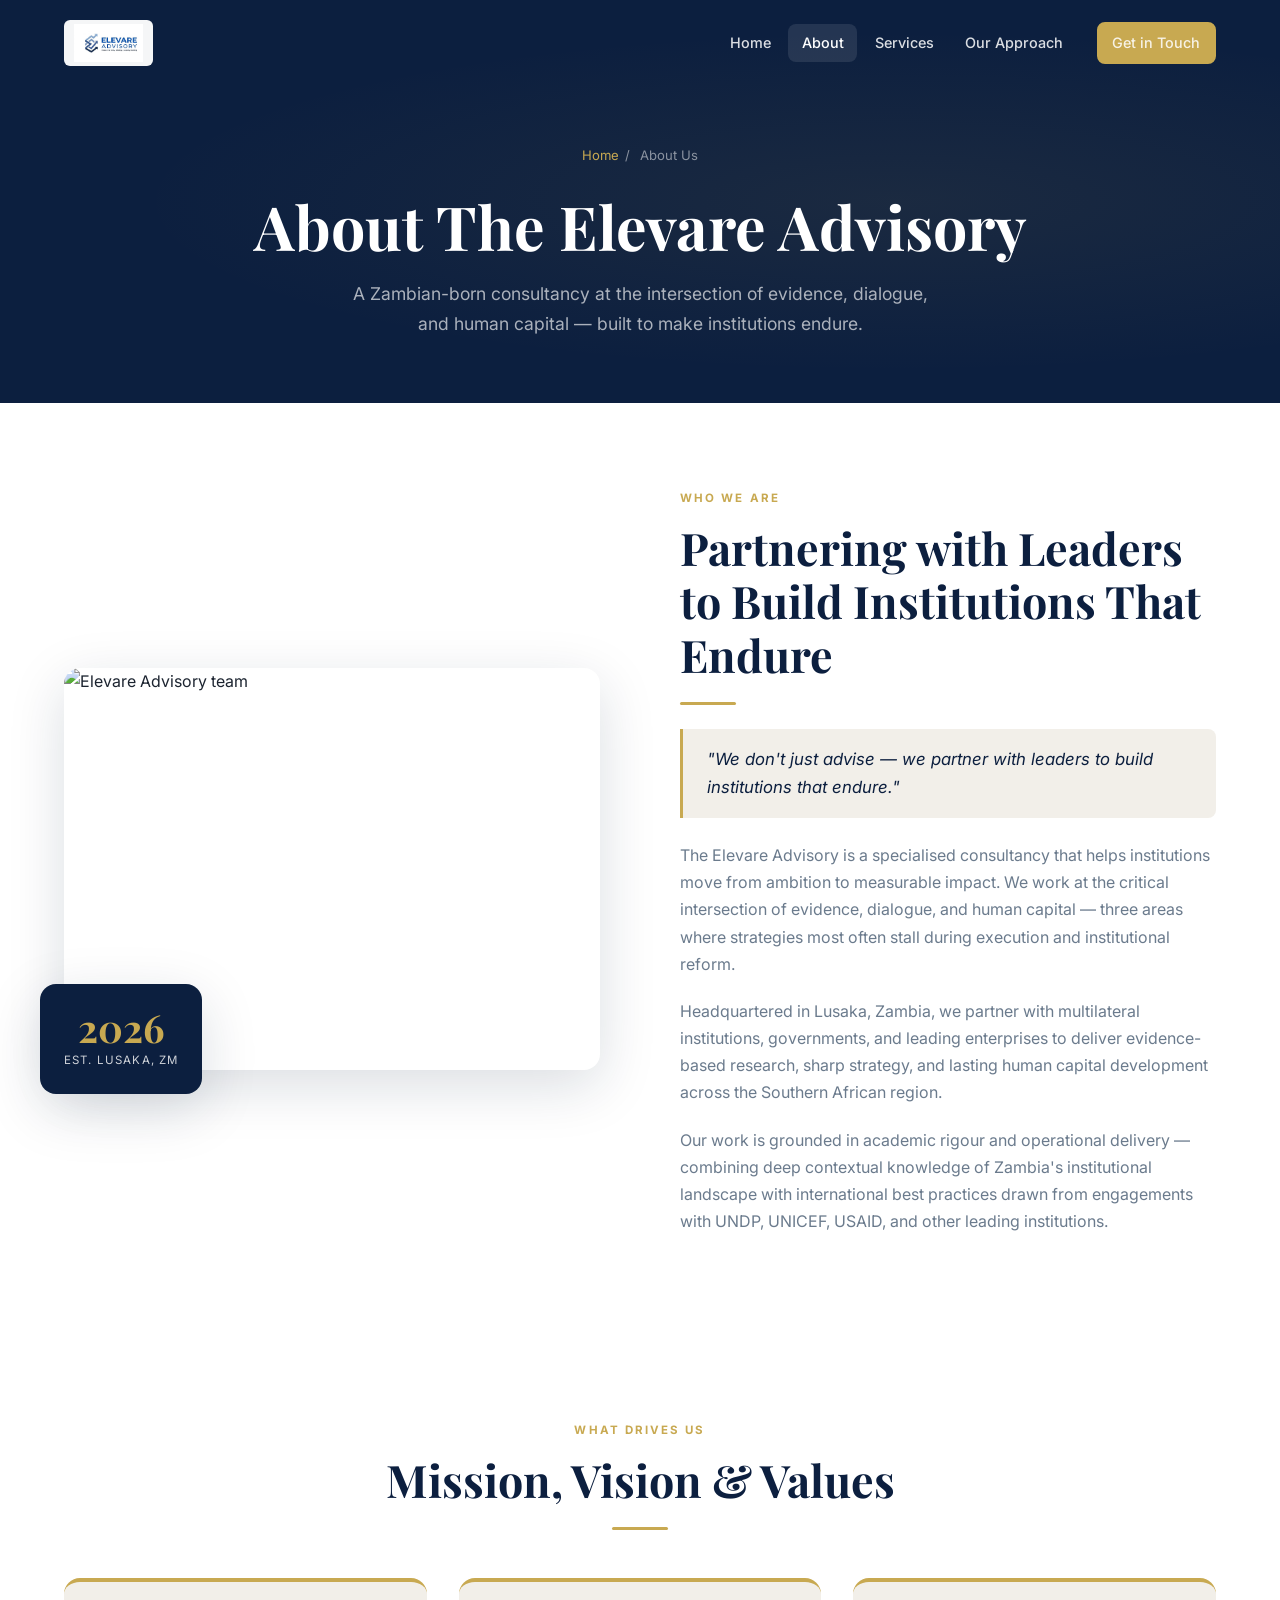
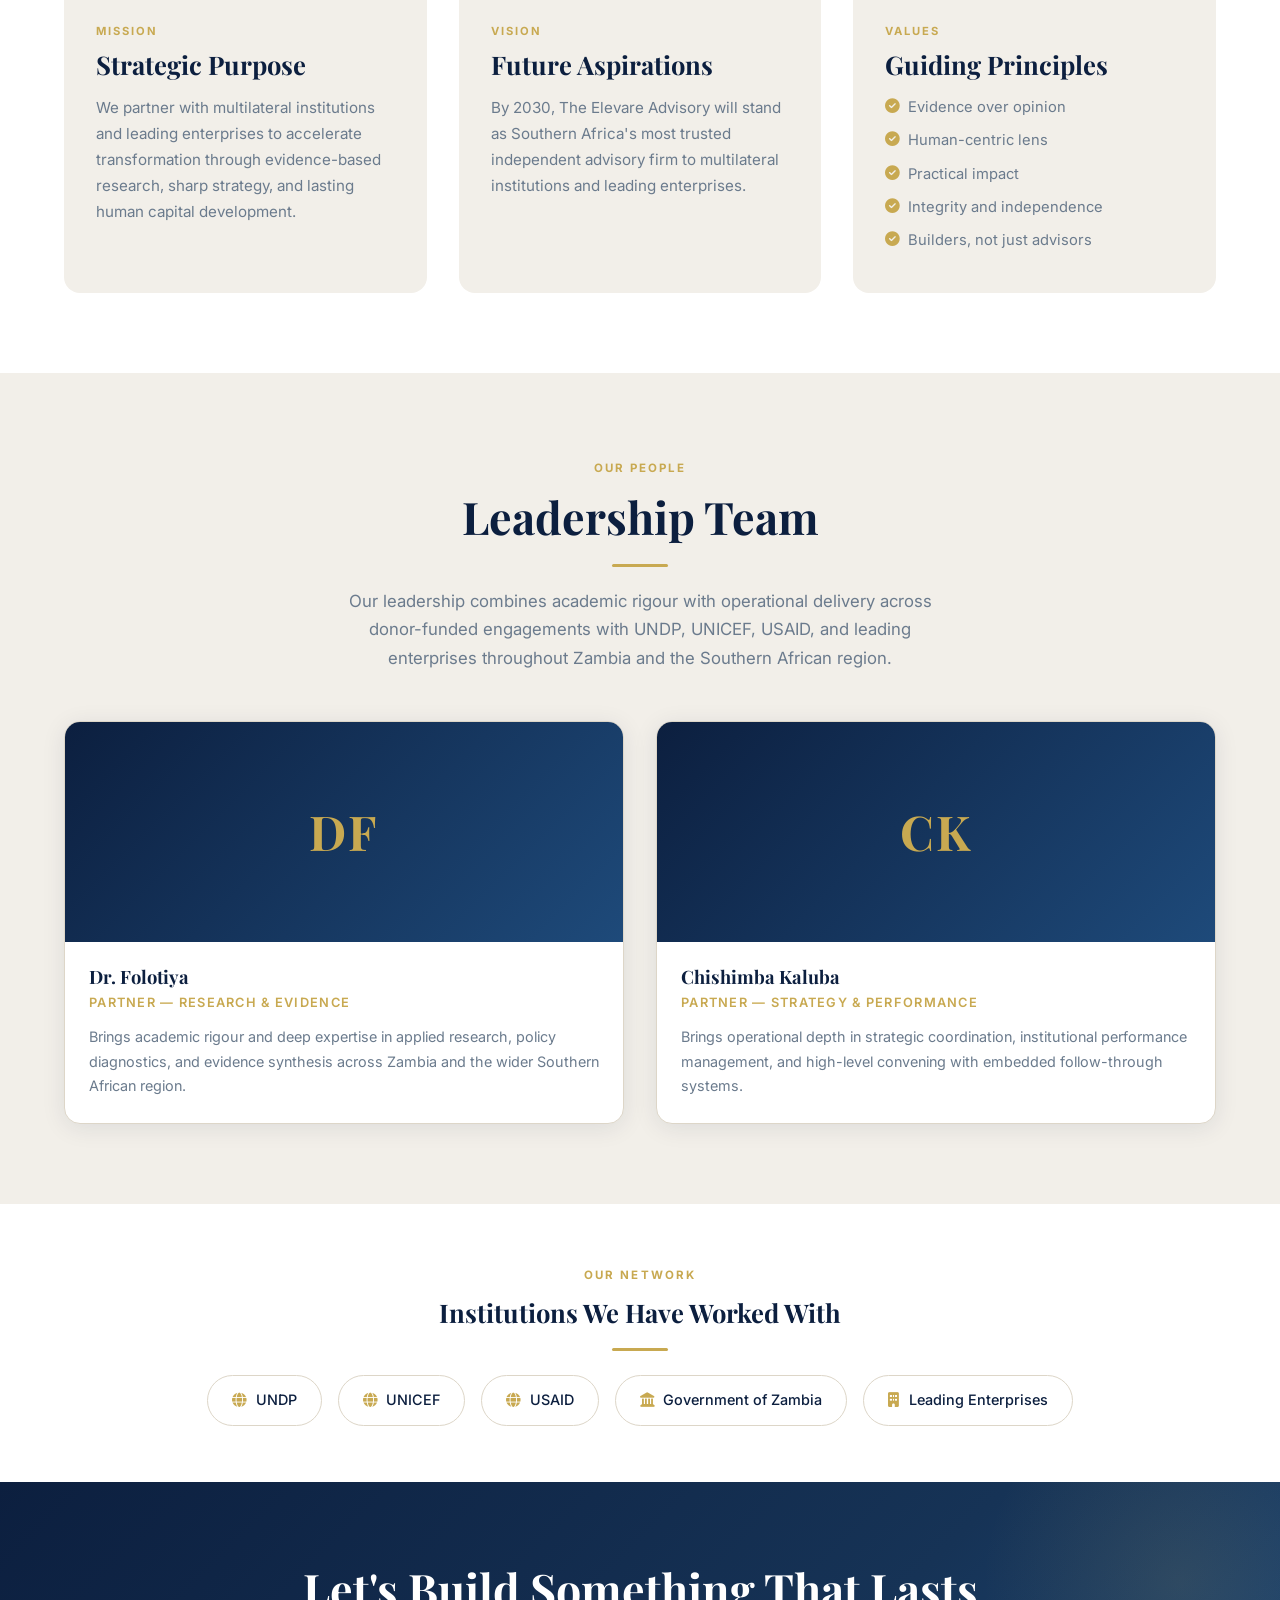
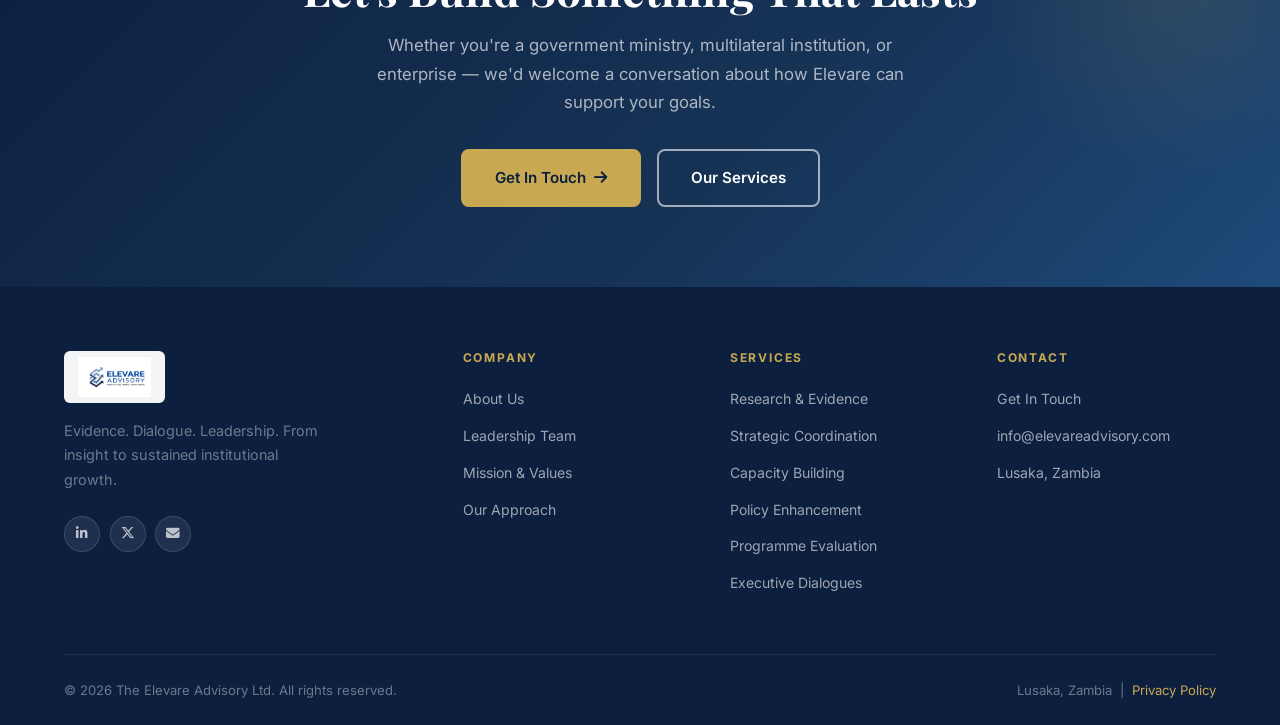
==== about.html @ 8579fd07 "Fix broken image URLs — switch to confirmed free Pexels photos All previous Unsplash slugs were eith" ====
<!DOCTYPE html>
<html lang="en">
<head>
  <meta charset="UTF-8" />
  <meta name="viewport" content="width=device-width, initial-scale=1.0" />
  <title>About Us — The Elevare Advisory</title>
  <meta name="description" content="Learn about The Elevare Advisory — a Zambian-based consultancy delivering evidence-based research, strategy, and human capital development across Southern Africa." />
  <link rel="preconnect" href="https://fonts.googleapis.com" />
  <link rel="preconnect" href="https://fonts.gstatic.com" crossorigin />
  <link href="https://fonts.googleapis.com/css2?family=Playfair+Display:wght@400;500;600;700;800&family=Inter:wght@300;400;500;600;700&display=swap" rel="stylesheet" />
  <link rel="stylesheet" href="https://cdnjs.cloudflare.com/ajax/libs/font-awesome/6.5.0/css/all.min.css" />
  <link rel="stylesheet" href="css/style.css" />
</head>
<body>

  <!-- ── NAVIGATION ── -->
  <nav class="navbar scrolled">
    <div class="container">
      <div class="nav-inner">
        <a href="index.html" class="nav-logo-wrap">
          <img src="logo.jpg" alt="Elevare Advisory" class="nav-logo-img" />
        </a>
        <div class="nav-links">
          <a href="index.html">Home</a>
          <a href="about.html" class="active">About</a>
          <a href="services.html">Services</a>
          <a href="approach.html">Our Approach</a>
          <a href="contact.html" class="btn btn-primary nav-cta">Get in Touch</a>
        </div>
        <button class="hamburger" aria-label="Toggle menu">
          <span></span><span></span><span></span>
        </button>
      </div>
    </div>
  </nav>

  <!-- ── PAGE HERO ── -->
  <section class="page-hero">
    <div class="container">
      <div class="breadcrumb"><a href="index.html">Home</a><span>/</span> About Us</div>
      <h1 class="page-hero-title">About The Elevare Advisory</h1>
      <p class="page-hero-sub">A Zambian-born consultancy at the intersection of evidence, dialogue, and human capital — built to make institutions endure.</p>
    </div>
  </section>

  <!-- ── ABOUT DETAIL ── -->
  <section class="section about-section">
    <div class="container">
      <div class="grid-2">
        <div class="about-image-wrap reveal-left">
          <img class="about-image"
               src="https://images.pexels.com/photos/1367274/pexels-photo-1367274.jpeg?auto=compress&cs=tinysrgb&w=900&h=700&fit=crop"
               alt="Elevare Advisory team" loading="lazy" />
          <div class="about-badge">
            <div class="about-badge-number">2026</div>
            <div class="about-badge-label">Est. Lusaka, ZM</div>
          </div>
        </div>
        <div class="about-text reveal-right">
          <span class="section-label">Who We Are</span>
          <h2 class="section-title">Partnering with Leaders to Build Institutions That Endure</h2>
          <div class="gold-line"></div>
          <blockquote>
            "We don't just advise — we partner with leaders to build institutions that endure."
          </blockquote>
          <p>The Elevare Advisory is a specialised consultancy that helps institutions move from ambition to measurable impact. We work at the critical intersection of evidence, dialogue, and human capital — three areas where strategies most often stall during execution and institutional reform.</p>
          <p>Headquartered in Lusaka, Zambia, we partner with multilateral institutions, governments, and leading enterprises to deliver evidence-based research, sharp strategy, and lasting human capital development across the Southern African region.</p>
          <p>Our work is grounded in academic rigour and operational delivery — combining deep contextual knowledge of Zambia's institutional landscape with international best practices drawn from engagements with UNDP, UNICEF, USAID, and other leading institutions.</p>
        </div>
      </div>
    </div>
  </section>

  <!-- ── MISSION / VISION / VALUES ── -->
  <section id="values" class="section mvv-section">
    <div class="container">
      <div class="section-center reveal">
        <span class="section-label">What Drives Us</span>
        <h2 class="section-title">Mission, Vision &amp; Values</h2>
        <div class="gold-line gold-line-center"></div>
      </div>
      <div class="mvv-grid">
        <div class="mvv-card reveal reveal-delay-1">
          <div class="mvv-card-type">Mission</div>
          <h3>Strategic Purpose</h3>
          <p>We partner with multilateral institutions and leading enterprises to accelerate transformation through evidence-based research, sharp strategy, and lasting human capital development.</p>
        </div>
        <div class="mvv-card reveal reveal-delay-2">
          <div class="mvv-card-type">Vision</div>
          <h3>Future Aspirations</h3>
          <p>By 2030, The Elevare Advisory will stand as Southern Africa's most trusted independent advisory firm to multilateral institutions and leading enterprises.</p>
        </div>
        <div class="mvv-card reveal reveal-delay-3">
          <div class="mvv-card-type">Values</div>
          <h3>Guiding Principles</h3>
          <ul class="mvv-values-list">
            <li><i class="fa-solid fa-check-circle"></i> Evidence over opinion</li>
            <li><i class="fa-solid fa-check-circle"></i> Human-centric lens</li>
            <li><i class="fa-solid fa-check-circle"></i> Practical impact</li>
            <li><i class="fa-solid fa-check-circle"></i> Integrity and independence</li>
            <li><i class="fa-solid fa-check-circle"></i> Builders, not just advisors</li>
          </ul>
        </div>
      </div>
    </div>
  </section>

  <!-- ── LEADERSHIP TEAM ── -->
  <section id="team" class="section team-section">
    <div class="container">
      <div class="section-center reveal">
        <span class="section-label">Our People</span>
        <h2 class="section-title">Leadership Team</h2>
        <div class="gold-line gold-line-center"></div>
        <p class="section-intro">Our leadership combines academic rigour with operational delivery across donor-funded engagements with UNDP, UNICEF, USAID, and leading enterprises throughout Zambia and the Southern African region.</p>
      </div>
      <div class="team-grid">
        <div class="team-card reveal reveal-delay-1">
          <div class="team-avatar">DF</div>
          <div class="team-info">
            <h3>Dr. Folotiya</h3>
            <div class="team-role">Partner — Research &amp; Evidence</div>
            <p>Brings academic rigour and deep expertise in applied research, policy diagnostics, and evidence synthesis across Zambia and the wider Southern African region.</p>
          </div>
        </div>
        <div class="team-card reveal reveal-delay-2">
          <div class="team-avatar">CK</div>
          <div class="team-info">
            <h3>Chishimba Kaluba</h3>
            <div class="team-role">Partner — Strategy &amp; Performance</div>
            <p>Brings operational depth in strategic coordination, institutional performance management, and high-level convening with embedded follow-through systems.</p>
          </div>
        </div>
      </div>
    </div>
  </section>

  <!-- ── DONOR PARTNERS ── -->
  <section class="section-sm" style="background:var(--white);">
    <div class="container">
      <div class="section-center reveal">
        <span class="section-label">Our Network</span>
        <h2 class="section-title" style="font-size:1.6rem;">Institutions We Have Worked With</h2>
        <div class="gold-line gold-line-center"></div>
      </div>
      <div class="sectors-row" style="margin-top:1.5rem;">
        <div class="sector-chip reveal"><i class="fa-solid fa-globe"></i> UNDP</div>
        <div class="sector-chip reveal"><i class="fa-solid fa-globe"></i> UNICEF</div>
        <div class="sector-chip reveal"><i class="fa-solid fa-globe"></i> USAID</div>
        <div class="sector-chip reveal"><i class="fa-solid fa-landmark"></i> Government of Zambia</div>
        <div class="sector-chip reveal"><i class="fa-solid fa-building"></i> Leading Enterprises</div>
      </div>
    </div>
  </section>

  <!-- ── CTA ── -->
  <section class="cta-banner reveal">
    <div class="container">
      <h2>Let's Build Something That Lasts</h2>
      <p>Whether you're a government ministry, multilateral institution, or enterprise — we'd welcome a conversation about how Elevare can support your goals.</p>
      <div class="cta-actions">
        <a href="contact.html" class="btn btn-primary">Get In Touch <i class="fa-solid fa-arrow-right"></i></a>
        <a href="services.html" class="btn btn-outline">Our Services</a>
      </div>
    </div>
  </section>

  <!-- ── FOOTER ── -->
  <footer class="footer">
    <div class="container">
      <div class="footer-grid">
        <div class="footer-brand">
          <img src="logo.jpg" alt="Elevare Advisory" class="footer-logo-img" />
          <p class="footer-tagline">Evidence. Dialogue. Leadership. From insight to sustained institutional growth.</p>
          <div class="footer-social">
            <a href="#" class="social-btn" aria-label="LinkedIn"><i class="fa-brands fa-linkedin-in"></i></a>
            <a href="#" class="social-btn" aria-label="Twitter/X"><i class="fa-brands fa-x-twitter"></i></a>
            <a href="#" class="social-btn" aria-label="Email"><i class="fa-solid fa-envelope"></i></a>
          </div>
        </div>
        <div class="footer-col">
          <h5>Company</h5>
          <ul>
            <li><a href="about.html">About Us</a></li>
            <li><a href="about.html#team">Leadership Team</a></li>
            <li><a href="about.html#values">Mission &amp; Values</a></li>
            <li><a href="approach.html">Our Approach</a></li>
          </ul>
        </div>
        <div class="footer-col">
          <h5>Services</h5>
          <ul>
            <li><a href="services.html">Research &amp; Evidence</a></li>
            <li><a href="services.html">Strategic Coordination</a></li>
            <li><a href="services.html">Capacity Building</a></li>
            <li><a href="services.html">Policy Enhancement</a></li>
            <li><a href="services.html">Programme Evaluation</a></li>
            <li><a href="services.html">Executive Dialogues</a></li>
          </ul>
        </div>
        <div class="footer-col">
          <h5>Contact</h5>
          <ul>
            <li><a href="contact.html">Get In Touch</a></li>
            <li><a href="mailto:info@elevareadvisory.com">info@elevareadvisory.com</a></li>
            <li><a href="#">Lusaka, Zambia</a></li>
          </ul>
        </div>
      </div>
      <div class="footer-bottom">
        <span>&copy; 2026 The Elevare Advisory Ltd. All rights reserved.</span>
        <span>Lusaka, Zambia &nbsp;|&nbsp; <a href="#">Privacy Policy</a></span>
      </div>
    </div>
  </footer>

  <script src="js/main.js"></script>
</body>
</html>
---- css/style.css ----
/* ============================================
   THE ELEVARE ADVISORY — Main Stylesheet
   ============================================ */

*, *::before, *::after { box-sizing: border-box; margin: 0; padding: 0; }
html { scroll-behavior: smooth; font-size: 16px; }
body { font-family: 'Inter', sans-serif; color: #1C2430; background: #FAFAF8; line-height: 1.7; -webkit-font-smoothing: antialiased; }
img { max-width: 100%; height: auto; display: block; }
a { text-decoration: none; color: inherit; }
ul { list-style: none; }

/* ── Variables ── */
:root {
  --navy:        #0C1F3F;
  --navy-mid:    #163356;
  --navy-light:  #1E4A7A;
  --gold:        #C8A951;
  --gold-light:  #E8CC7A;
  --gold-dim:    #A8892C;
  --cream:       #FAFAF8;
  --light:       #F2EFE9;
  --border:      #DDD6C8;
  --text:        #1C2430;
  --muted:       #6B7B8D;
  --white:       #FFFFFF;
  --shadow:      0 4px 24px rgba(12,31,63,0.09);
  --shadow-lg:   0 16px 56px rgba(12,31,63,0.15);
  --radius:      8px;
  --radius-lg:   16px;
  --transition:  0.3s ease;
  --max-width:   1200px;
}

/* ── Typography ── */
h1, h2, h3, h4, h5 {
  font-family: 'Playfair Display', serif;
  line-height: 1.2;
  color: var(--navy);
}
h1 { font-size: clamp(2.2rem, 5vw, 3.8rem); }
h2 { font-size: clamp(1.8rem, 3.5vw, 2.8rem); }
h3 { font-size: clamp(1.2rem, 2.5vw, 1.6rem); }
h4 { font-size: 1.15rem; font-family: 'Inter', sans-serif; font-weight: 600; }
p  { color: var(--muted); font-size: 1rem; }

.section-label {
  display: inline-block;
  font-size: 0.72rem;
  font-weight: 700;
  letter-spacing: 0.18em;
  text-transform: uppercase;
  color: var(--gold);
  margin-bottom: 0.75rem;
}
.section-title { margin-bottom: 1rem; }
.section-intro  { color: var(--muted); font-size: 1.05rem; max-width: 620px; margin: 0 auto 3rem; }

/* ── Layout ── */
.container { width: 100%; max-width: var(--max-width); margin: 0 auto; padding: 0 1.5rem; }
.section    { padding: 5rem 0; }
.section-sm { padding: 3.5rem 0; }
.section-center { text-align: center; }
.grid-2 { display: grid; grid-template-columns: 1fr 1fr; gap: 2.5rem; align-items: center; }
.grid-3 { display: grid; grid-template-columns: repeat(3, 1fr); gap: 2rem; }
.grid-4 { display: grid; grid-template-columns: repeat(4, 1fr); gap: 2rem; }

/* ── Buttons ── */
.btn {
  display: inline-flex; align-items: center; gap: 0.5rem;
  padding: 0.875rem 2rem;
  border-radius: var(--radius);
  font-weight: 600; font-size: 0.95rem;
  cursor: pointer; border: 2px solid transparent;
  transition: var(--transition); white-space: nowrap;
}
.btn-primary {
  background: var(--gold); color: var(--navy);
  border-color: var(--gold);
}
.btn-primary:hover { background: var(--gold-dim); border-color: var(--gold-dim); transform: translateY(-2px); box-shadow: 0 8px 24px rgba(200,169,81,0.35); }
.btn-outline {
  background: transparent; color: var(--white);
  border-color: rgba(255,255,255,0.6);
}
.btn-outline:hover { background: rgba(255,255,255,0.1); border-color: var(--white); }
.btn-navy {
  background: var(--navy); color: var(--white);
  border-color: var(--navy);
}
.btn-navy:hover { background: var(--navy-mid); transform: translateY(-2px); }

/* ── Logo ── */
.nav-logo-wrap {
  display: block;
  background: rgba(255,255,255,0.96);
  border-radius: 6px;
  padding: 4px 10px;
  line-height: 0;
  transition: var(--transition);
  flex-shrink: 0;
}
.nav-logo-wrap:hover { background: white; box-shadow: 0 2px 12px rgba(0,0,0,0.15); }
.nav-logo-img { height: 38px; width: auto; display: block; }
.footer-logo-img {
  height: 52px; width: auto;
  background: rgba(255,255,255,0.95);
  border-radius: 6px; padding: 6px 14px;
  display: block; margin-bottom: 1rem;
}

/* ── Navigation ── */
.navbar {
  position: fixed; top: 0; left: 0; right: 0; z-index: 1000;
  padding: 1.25rem 0;
  transition: background 0.4s ease, box-shadow 0.4s ease, padding 0.4s ease;
}
.navbar.scrolled {
  background: var(--navy);
  box-shadow: 0 4px 24px rgba(0,0,0,0.25);
  padding: 0.75rem 0;
}
.nav-inner {
  display: flex; align-items: center; justify-content: space-between;
}
.nav-logo {
  display: flex; flex-direction: column; line-height: 1;
}
.nav-logo-name {
  font-family: 'Playfair Display', serif;
  font-size: 1.45rem; font-weight: 700;
  color: var(--white); letter-spacing: 0.01em;
}
.nav-logo-tag {
  font-size: 0.6rem; font-weight: 600;
  letter-spacing: 0.22em; text-transform: uppercase;
  color: var(--gold); margin-top: 1px;
}
.nav-links {
  display: flex; align-items: center; gap: 0.25rem;
}
.nav-links a {
  color: rgba(255,255,255,0.85);
  font-size: 0.9rem; font-weight: 500;
  padding: 0.4rem 0.85rem;
  border-radius: var(--radius);
  transition: var(--transition);
}
.nav-links a:hover, .nav-links a.active {
  color: var(--white);
  background: rgba(255,255,255,0.1);
}
.nav-cta { margin-left: 1rem; }
.hamburger { display: none; flex-direction: column; gap: 5px; cursor: pointer; padding: 4px; }
.hamburger span { display: block; width: 24px; height: 2px; background: var(--white); border-radius: 2px; transition: var(--transition); }

/* ── Slideshow / Hero ── */
.slideshow {
  position: relative; width: 100%; height: 100vh; min-height: 600px;
  overflow: hidden; background: var(--navy);
}
.slide {
  position: absolute; inset: 0;
  opacity: 0; transition: opacity 1s ease;
  background-size: cover; background-position: center;
}
.slide.active { opacity: 1; }
.slide-overlay {
  position: absolute; inset: 0;
  background: linear-gradient(135deg, rgba(12,31,63,0.82) 0%, rgba(12,31,63,0.55) 60%, rgba(12,31,63,0.35) 100%);
}
.slide-content {
  position: absolute; bottom: 0; left: 0; right: 0; top: 0;
  display: flex; align-items: center;
}
.slide-content .container { width: 100%; }
.slide-text { max-width: 680px; }
.slide-eyebrow {
  display: inline-block; font-size: 0.7rem; font-weight: 700;
  letter-spacing: 0.22em; text-transform: uppercase;
  color: var(--gold); margin-bottom: 1rem;
  padding: 0.35rem 0.9rem;
  border: 1px solid rgba(200,169,81,0.4);
  border-radius: 100px;
  backdrop-filter: blur(4px);
}
.slide-title {
  font-family: 'Playfair Display', serif;
  font-size: clamp(2rem, 5vw, 3.6rem);
  color: var(--white); line-height: 1.15;
  margin-bottom: 1.2rem;
  text-shadow: 0 2px 12px rgba(0,0,0,0.2);
}
.slide-desc {
  font-size: 1.1rem; color: rgba(255,255,255,0.82);
  margin-bottom: 2rem; max-width: 520px; line-height: 1.65;
}
.slide-actions { display: flex; gap: 1rem; flex-wrap: wrap; }

/* Slideshow controls */
.slide-dots {
  position: absolute; bottom: 2rem; left: 50%; transform: translateX(-50%);
  display: flex; gap: 0.6rem; z-index: 10;
}
.dot {
  width: 8px; height: 8px; border-radius: 50%;
  background: rgba(255,255,255,0.4);
  cursor: pointer; transition: var(--transition);
  border: none;
}
.dot.active { background: var(--gold); transform: scale(1.3); }
.slide-arrows {
  position: absolute; top: 50%; transform: translateY(-50%);
  width: 100%; display: flex; justify-content: space-between;
  padding: 0 1.5rem; z-index: 10; pointer-events: none;
}
.slide-arrow {
  pointer-events: all;
  width: 48px; height: 48px; border-radius: 50%;
  background: rgba(255,255,255,0.12);
  backdrop-filter: blur(6px);
  border: 1px solid rgba(255,255,255,0.2);
  color: var(--white); font-size: 1.1rem;
  display: flex; align-items: center; justify-content: center;
  cursor: pointer; transition: var(--transition);
}
.slide-arrow:hover { background: var(--gold); border-color: var(--gold); color: var(--navy); }
.slide-progress {
  position: absolute; bottom: 0; left: 0; right: 0; height: 3px;
  background: rgba(255,255,255,0.15); z-index: 10;
}
.slide-progress-bar {
  height: 100%; background: var(--gold);
  width: 0%; transition: width linear;
}

/* ── Page Hero (inner pages) ── */
.page-hero {
  background: var(--navy);
  padding: 9rem 0 4rem;
  text-align: center;
  position: relative; overflow: hidden;
}
.page-hero::before {
  content: '';
  position: absolute; inset: 0;
  background: radial-gradient(ellipse at 70% 50%, rgba(200,169,81,0.08) 0%, transparent 60%);
}
.page-hero-title { color: var(--white); position: relative; margin-bottom: 1rem; }
.page-hero-sub { color: rgba(255,255,255,0.65); font-size: 1.1rem; max-width: 580px; margin: 0 auto; position: relative; }
.breadcrumb {
  position: relative; margin-bottom: 1.5rem;
  font-size: 0.82rem; color: rgba(255,255,255,0.5);
}
.breadcrumb a { color: var(--gold); }
.breadcrumb span { margin: 0 0.4rem; }

/* ── About Snippet ── */
.about-section { background: var(--white); }
.about-section .grid-2 { gap: 5rem; }
.about-image-wrap { position: relative; }
.about-image {
  width: 100%; aspect-ratio: 4/3;
  object-fit: cover; border-radius: var(--radius-lg);
  box-shadow: var(--shadow-lg);
}
.about-badge {
  position: absolute; bottom: -1.5rem; left: -1.5rem;
  background: var(--navy); color: var(--white);
  padding: 1.5rem; border-radius: var(--radius-lg);
  box-shadow: var(--shadow-lg); text-align: center;
  min-width: 140px;
}
.about-badge-number { font-size: 2.4rem; font-weight: 700; color: var(--gold); font-family: 'Playfair Display', serif; line-height: 1; }
.about-badge-label { font-size: 0.72rem; text-transform: uppercase; letter-spacing: 0.1em; margin-top: 0.25rem; opacity: 0.8; }
.about-text .section-label { margin-top: 0; }
.about-text p { margin-bottom: 1.25rem; }
.about-text blockquote {
  border-left: 3px solid var(--gold);
  padding: 1rem 1.5rem;
  margin: 1.5rem 0;
  background: var(--light);
  border-radius: 0 var(--radius) var(--radius) 0;
  font-style: italic; color: var(--navy); font-size: 1.05rem;
}

/* ── Services ── */
.services-section { background: var(--light); }
.service-card {
  background: var(--white);
  border-radius: var(--radius-lg);
  padding: 2rem;
  box-shadow: var(--shadow);
  transition: var(--transition);
  border: 1px solid var(--border);
  display: flex; flex-direction: column; gap: 0.75rem;
}
.service-card:hover {
  transform: translateY(-6px);
  box-shadow: var(--shadow-lg);
  border-color: var(--gold);
}
.service-icon {
  width: 52px; height: 52px; border-radius: var(--radius);
  background: linear-gradient(135deg, var(--navy), var(--navy-light));
  display: flex; align-items: center; justify-content: center;
  font-size: 1.3rem; color: var(--gold); flex-shrink: 0;
}
.service-card h3 { font-size: 1.1rem; color: var(--navy); margin: 0; }
.service-card p  { font-size: 0.92rem; line-height: 1.6; flex: 1; }
.service-card .learn-more {
  font-size: 0.85rem; font-weight: 600;
  color: var(--gold); display: flex; align-items: center; gap: 0.3rem;
  transition: gap var(--transition);
}
.service-card:hover .learn-more { gap: 0.6rem; }

/* ── Why Choose Us ── */
.why-section { background: var(--navy); }
.why-section .section-label { color: var(--gold); }
.why-section .section-title { color: var(--white); }
.why-section .section-intro { color: rgba(255,255,255,0.6); }
.why-grid { display: grid; grid-template-columns: repeat(auto-fit, minmax(240px,1fr)); gap: 1.5rem; margin-top: 3rem; }
.why-card {
  background: rgba(255,255,255,0.05);
  border: 1px solid rgba(255,255,255,0.1);
  border-radius: var(--radius-lg); padding: 1.75rem;
  transition: var(--transition);
}
.why-card:hover { background: rgba(255,255,255,0.09); border-color: rgba(200,169,81,0.4); }
.why-icon { font-size: 1.6rem; color: var(--gold); margin-bottom: 0.75rem; }
.why-card h4 { color: var(--white); margin-bottom: 0.5rem; }
.why-card p  { color: rgba(255,255,255,0.6); font-size: 0.92rem; }

/* ── Sectors ── */
.sectors-section { background: var(--white); }
.sectors-row { display: flex; flex-wrap: wrap; gap: 1rem; justify-content: center; margin-top: 2.5rem; }
.sector-chip {
  display: flex; align-items: center; gap: 0.6rem;
  padding: 0.75rem 1.5rem;
  border: 1.5px solid var(--border);
  border-radius: 100px;
  font-weight: 500; font-size: 0.9rem; color: var(--navy);
  background: var(--white);
  transition: var(--transition); cursor: default;
}
.sector-chip i { color: var(--gold); }
.sector-chip:hover { border-color: var(--gold); background: var(--light); }

/* ── Approach ── */
.approach-section { background: var(--cream); }
.approach-steps { display: flex; flex-direction: column; gap: 0; position: relative; }
.approach-steps::before {
  content: '';
  position: absolute; left: 28px; top: 56px; bottom: 56px;
  width: 2px; background: linear-gradient(to bottom, var(--gold), var(--navy-light));
}
.approach-step {
  display: flex; gap: 2rem; align-items: flex-start;
  padding: 2rem 0; position: relative;
}
.step-number {
  width: 56px; height: 56px; border-radius: 50%; flex-shrink: 0;
  background: var(--navy);
  display: flex; align-items: center; justify-content: center;
  font-family: 'Playfair Display', serif;
  font-size: 1.2rem; font-weight: 700; color: var(--gold);
  border: 3px solid var(--gold); position: relative; z-index: 1;
  box-shadow: 0 0 0 6px var(--cream);
}
.step-body h3 { color: var(--navy); margin-bottom: 0.4rem; font-size: 1.15rem; }
.step-body p  { font-size: 0.95rem; }

/* ── Team ── */
.team-section { background: var(--light); }
.team-grid { display: grid; grid-template-columns: repeat(auto-fit, minmax(280px, 1fr)); gap: 2rem; margin-top: 3rem; }
.team-card {
  background: var(--white); border-radius: var(--radius-lg);
  overflow: hidden; box-shadow: var(--shadow);
  transition: var(--transition);
  border: 1px solid var(--border);
}
.team-card:hover { transform: translateY(-4px); box-shadow: var(--shadow-lg); }
.team-avatar {
  width: 100%; height: 220px;
  background: linear-gradient(135deg, var(--navy), var(--navy-light));
  display: flex; align-items: center; justify-content: center;
  font-family: 'Playfair Display', serif;
  font-size: 3rem; font-weight: 700; color: var(--gold);
  letter-spacing: 0.05em;
}
.team-info { padding: 1.5rem; }
.team-info h3 { font-size: 1.15rem; margin-bottom: 0.25rem; }
.team-role { font-size: 0.8rem; font-weight: 600; text-transform: uppercase; letter-spacing: 0.1em; color: var(--gold); margin-bottom: 0.75rem; }
.team-info p  { font-size: 0.9rem; }

/* ── MVV ── */
.mvv-section { background: var(--white); }
.mvv-grid { display: grid; grid-template-columns: repeat(3, 1fr); gap: 2rem; margin-top: 3rem; }
.mvv-card {
  padding: 2.5rem 2rem;
  border-radius: var(--radius-lg);
  border-top: 4px solid var(--gold);
  background: var(--light);
  transition: var(--transition);
}
.mvv-card:hover { box-shadow: var(--shadow); }
.mvv-card-type { font-size: 0.7rem; font-weight: 700; letter-spacing: 0.18em; text-transform: uppercase; color: var(--gold); margin-bottom: 0.5rem; }
.mvv-card h3 { margin-bottom: 1rem; color: var(--navy); }
.mvv-card p  { font-size: 0.95rem; }
.mvv-values-list { display: flex; flex-direction: column; gap: 0.5rem; }
.mvv-values-list li {
  display: flex; align-items: flex-start; gap: 0.5rem;
  font-size: 0.92rem; color: var(--muted);
}
.mvv-values-list li i { color: var(--gold); margin-top: 4px; flex-shrink: 0; }

/* ── CTA Banner ── */
.cta-banner {
  background: linear-gradient(135deg, var(--navy) 0%, var(--navy-mid) 60%, var(--navy-light) 100%);
  padding: 5rem 0; text-align: center; position: relative; overflow: hidden;
}
.cta-banner::before {
  content: '';
  position: absolute; top: -100px; right: -100px;
  width: 400px; height: 400px; border-radius: 50%;
  background: radial-gradient(circle, rgba(200,169,81,0.12), transparent 70%);
}
.cta-banner h2 { color: var(--white); margin-bottom: 1rem; }
.cta-banner p  { color: rgba(255,255,255,0.65); max-width: 540px; margin: 0 auto 2rem; font-size: 1.05rem; }
.cta-actions  { display: flex; gap: 1rem; justify-content: center; flex-wrap: wrap; }

/* ── Stats ── */
.stats-strip { background: var(--gold); padding: 3rem 0; }
.stats-row { display: flex; justify-content: space-around; flex-wrap: wrap; gap: 2rem; }
.stat { text-align: center; }
.stat-number { font-family: 'Playfair Display', serif; font-size: 2.6rem; font-weight: 700; color: var(--navy); line-height: 1; }
.stat-label  { font-size: 0.85rem; font-weight: 600; color: var(--navy); opacity: 0.75; margin-top: 0.3rem; text-transform: uppercase; letter-spacing: 0.08em; }

/* ── Contact ── */
.contact-section { background: var(--white); }
.contact-grid { display: grid; grid-template-columns: 1fr 1.5fr; gap: 4rem; align-items: start; }
.contact-info h3 { margin-bottom: 1.5rem; }
.contact-info p  { margin-bottom: 2rem; }
.contact-details { display: flex; flex-direction: column; gap: 1.25rem; }
.contact-item {
  display: flex; align-items: flex-start; gap: 1rem;
}
.contact-item-icon {
  width: 42px; height: 42px; border-radius: var(--radius);
  background: var(--light); flex-shrink: 0;
  display: flex; align-items: center; justify-content: center;
  color: var(--gold); font-size: 1rem;
}
.contact-item-text p { font-size: 0.85rem; margin: 0; }
.contact-item-text strong { color: var(--navy); font-size: 0.9rem; }
.contact-form { background: var(--light); border-radius: var(--radius-lg); padding: 2.5rem; }
.form-row { display: grid; grid-template-columns: 1fr 1fr; gap: 1rem; }
.form-group { display: flex; flex-direction: column; gap: 0.4rem; margin-bottom: 1.25rem; }
.form-group label { font-size: 0.85rem; font-weight: 600; color: var(--navy); }
.form-group input,
.form-group select,
.form-group textarea {
  padding: 0.75rem 1rem;
  border: 1.5px solid var(--border);
  border-radius: var(--radius);
  font-family: inherit; font-size: 0.95rem;
  background: var(--white); color: var(--text);
  transition: border-color var(--transition), box-shadow var(--transition);
  outline: none;
}
.form-group input:focus,
.form-group select:focus,
.form-group textarea:focus {
  border-color: var(--gold);
  box-shadow: 0 0 0 3px rgba(200,169,81,0.15);
}
.form-group textarea { resize: vertical; min-height: 130px; }
.form-group select { cursor: pointer; }
.form-submit { width: 100%; justify-content: center; }
.form-notice { font-size: 0.8rem; color: var(--muted); text-align: center; margin-top: 0.75rem; }

/* ── Footer ── */
.footer { background: var(--navy); color: rgba(255,255,255,0.7); padding: 4rem 0 0; }
.footer-grid { display: grid; grid-template-columns: 1.6fr 1fr 1fr 1fr; gap: 3rem; padding-bottom: 3rem; }
.footer-brand { }
.footer-logo-name { font-family: 'Playfair Display', serif; font-size: 1.4rem; color: var(--white); }
.footer-logo-tag  { font-size: 0.6rem; letter-spacing: 0.22em; text-transform: uppercase; color: var(--gold); }
.footer-tagline   { margin-top: 1rem; font-size: 0.9rem; max-width: 260px; }
.footer-col h5 { font-family: 'Inter', sans-serif; font-size: 0.75rem; font-weight: 700; letter-spacing: 0.15em; text-transform: uppercase; color: var(--gold); margin-bottom: 1.25rem; }
.footer-col ul li { margin-bottom: 0.6rem; }
.footer-col ul li a { font-size: 0.88rem; color: rgba(255,255,255,0.6); transition: color var(--transition); }
.footer-col ul li a:hover { color: var(--gold); }
.footer-social { display: flex; gap: 0.6rem; margin-top: 1.5rem; }
.social-btn {
  width: 36px; height: 36px; border-radius: 50%;
  background: rgba(255,255,255,0.08);
  border: 1px solid rgba(255,255,255,0.12);
  display: flex; align-items: center; justify-content: center;
  color: rgba(255,255,255,0.7); font-size: 0.85rem;
  transition: var(--transition);
}
.social-btn:hover { background: var(--gold); border-color: var(--gold); color: var(--navy); }
.footer-bottom {
  border-top: 1px solid rgba(255,255,255,0.08);
  padding: 1.5rem 0;
  display: flex; justify-content: space-between; align-items: center;
  font-size: 0.82rem; color: rgba(255,255,255,0.4);
  flex-wrap: wrap; gap: 0.5rem;
}
.footer-bottom a { color: var(--gold); }

/* ── Scroll Animations ── */
.reveal {
  opacity: 0; transform: translateY(30px);
  transition: opacity 0.7s ease, transform 0.7s ease;
}
.reveal.visible { opacity: 1; transform: none; }
.reveal-left { opacity: 0; transform: translateX(-40px); transition: opacity 0.7s ease, transform 0.7s ease; }
.reveal-left.visible { opacity: 1; transform: none; }
.reveal-right { opacity: 0; transform: translateX(40px); transition: opacity 0.7s ease, transform 0.7s ease; }
.reveal-right.visible { opacity: 1; transform: none; }
.reveal-delay-1 { transition-delay: 0.1s; }
.reveal-delay-2 { transition-delay: 0.2s; }
.reveal-delay-3 { transition-delay: 0.3s; }
.reveal-delay-4 { transition-delay: 0.4s; }
.reveal-delay-5 { transition-delay: 0.5s; }

/* ── Divider ── */
.gold-line { width: 56px; height: 3px; background: var(--gold); border-radius: 2px; margin: 1.25rem 0; }
.gold-line-center { margin: 1.25rem auto; }

/* ── Mobile Nav ── */
@media (max-width: 900px) {
  .hamburger { display: flex; }
  .nav-links {
    position: fixed; inset: 0; top: 0; background: var(--navy);
    flex-direction: column; justify-content: center; gap: 0.5rem;
    transform: translateX(100%); transition: transform 0.35s ease;
    padding: 2rem; z-index: 999;
  }
  .nav-links.open { transform: translateX(0); }
  .nav-links a { font-size: 1.2rem; padding: 0.75rem 1rem; }
  .nav-cta { margin: 0.5rem 0 0; }
}

/* ── Responsive ── */
@media (max-width: 1024px) {
  .grid-4 { grid-template-columns: repeat(2, 1fr); }
  .footer-grid { grid-template-columns: 1fr 1fr; gap: 2rem; }
}
@media (max-width: 768px) {
  .section { padding: 3.5rem 0; }
  .grid-2 { grid-template-columns: 1fr; }
  .grid-3 { grid-template-columns: 1fr; }
  .mvv-grid { grid-template-columns: 1fr; }
  .contact-grid { grid-template-columns: 1fr; }
  .form-row { grid-template-columns: 1fr; }
  .about-badge { left: 0; bottom: -1rem; }
  .slide-title { font-size: 2rem; }
  .slide-desc { font-size: 0.95rem; }
  .stats-row { gap: 1.5rem; }
  .footer-grid { grid-template-columns: 1fr; gap: 2rem; }
  .footer-bottom { flex-direction: column; text-align: center; }
  .approach-steps::before { display: none; }
  .slide-arrows { display: none; }
}
@media (max-width: 480px) {
  .grid-4 { grid-template-columns: 1fr; }
  .cta-actions { flex-direction: column; align-items: center; }
}
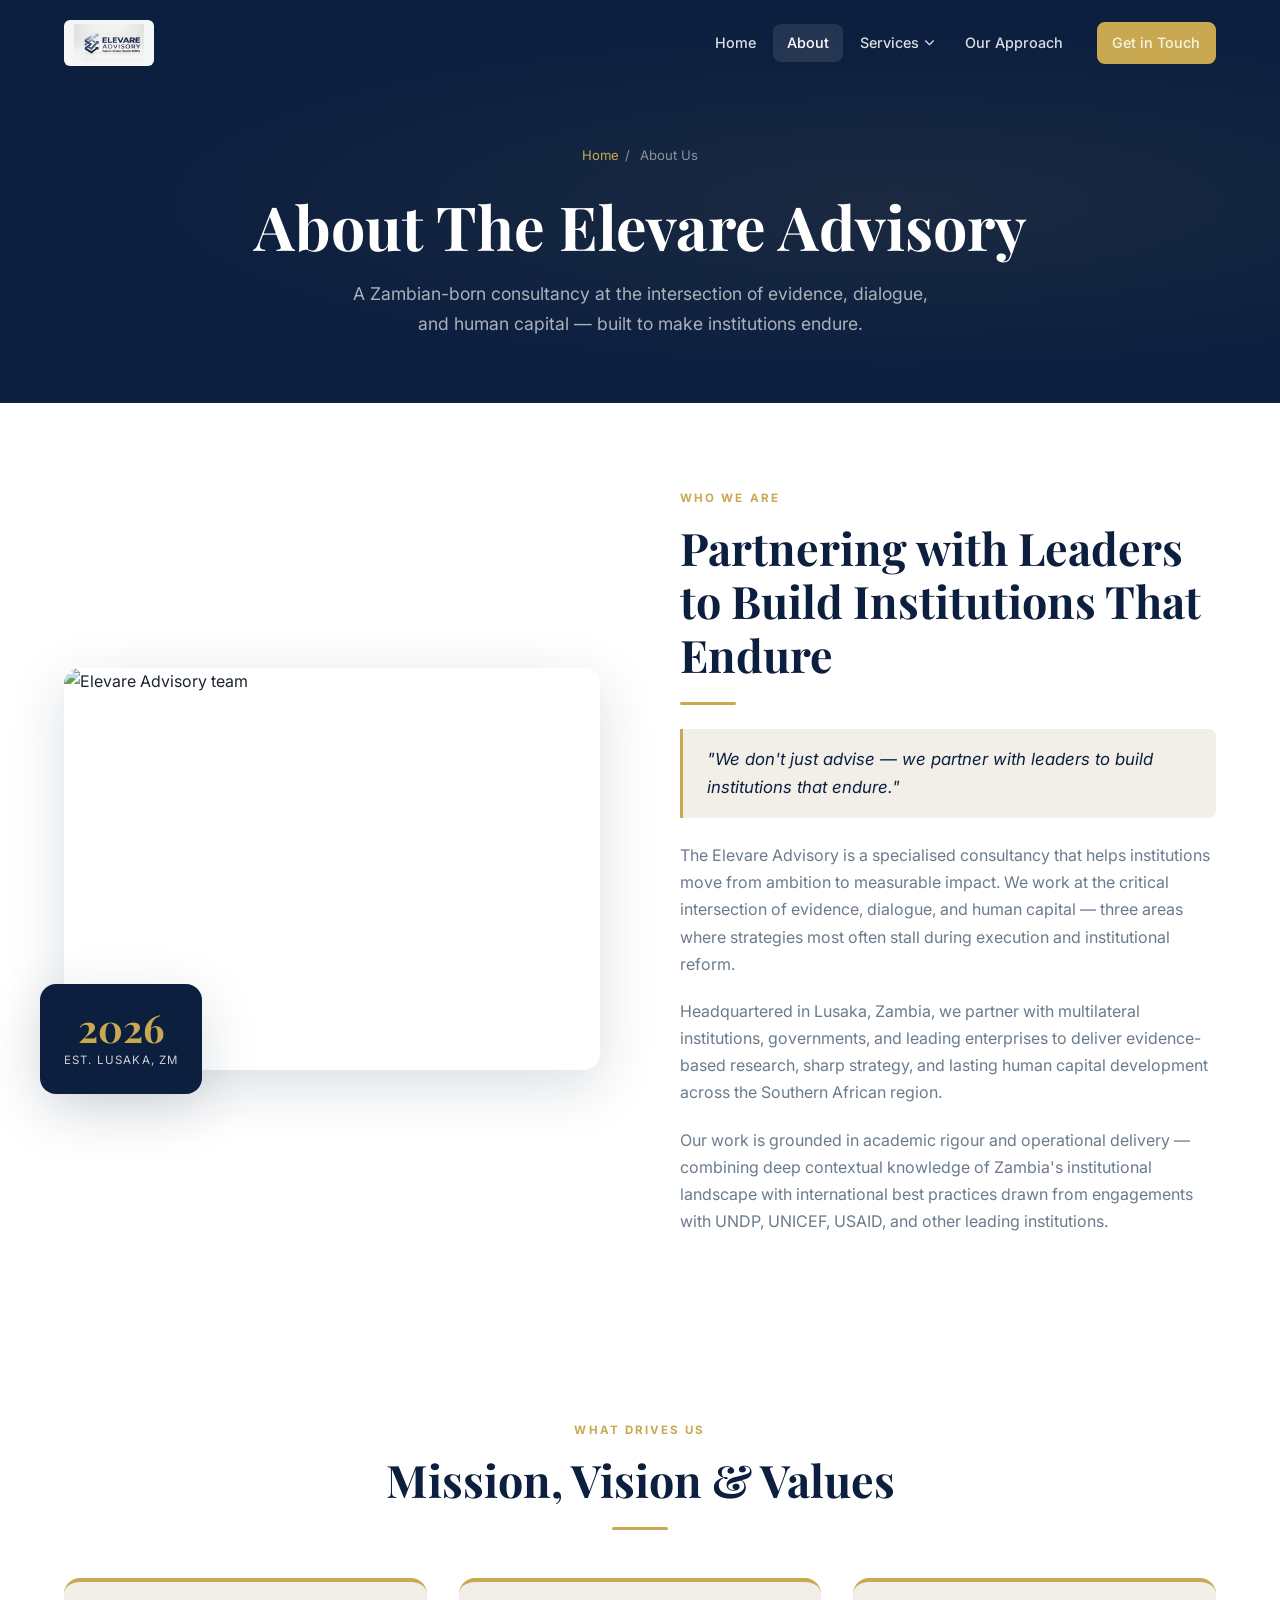
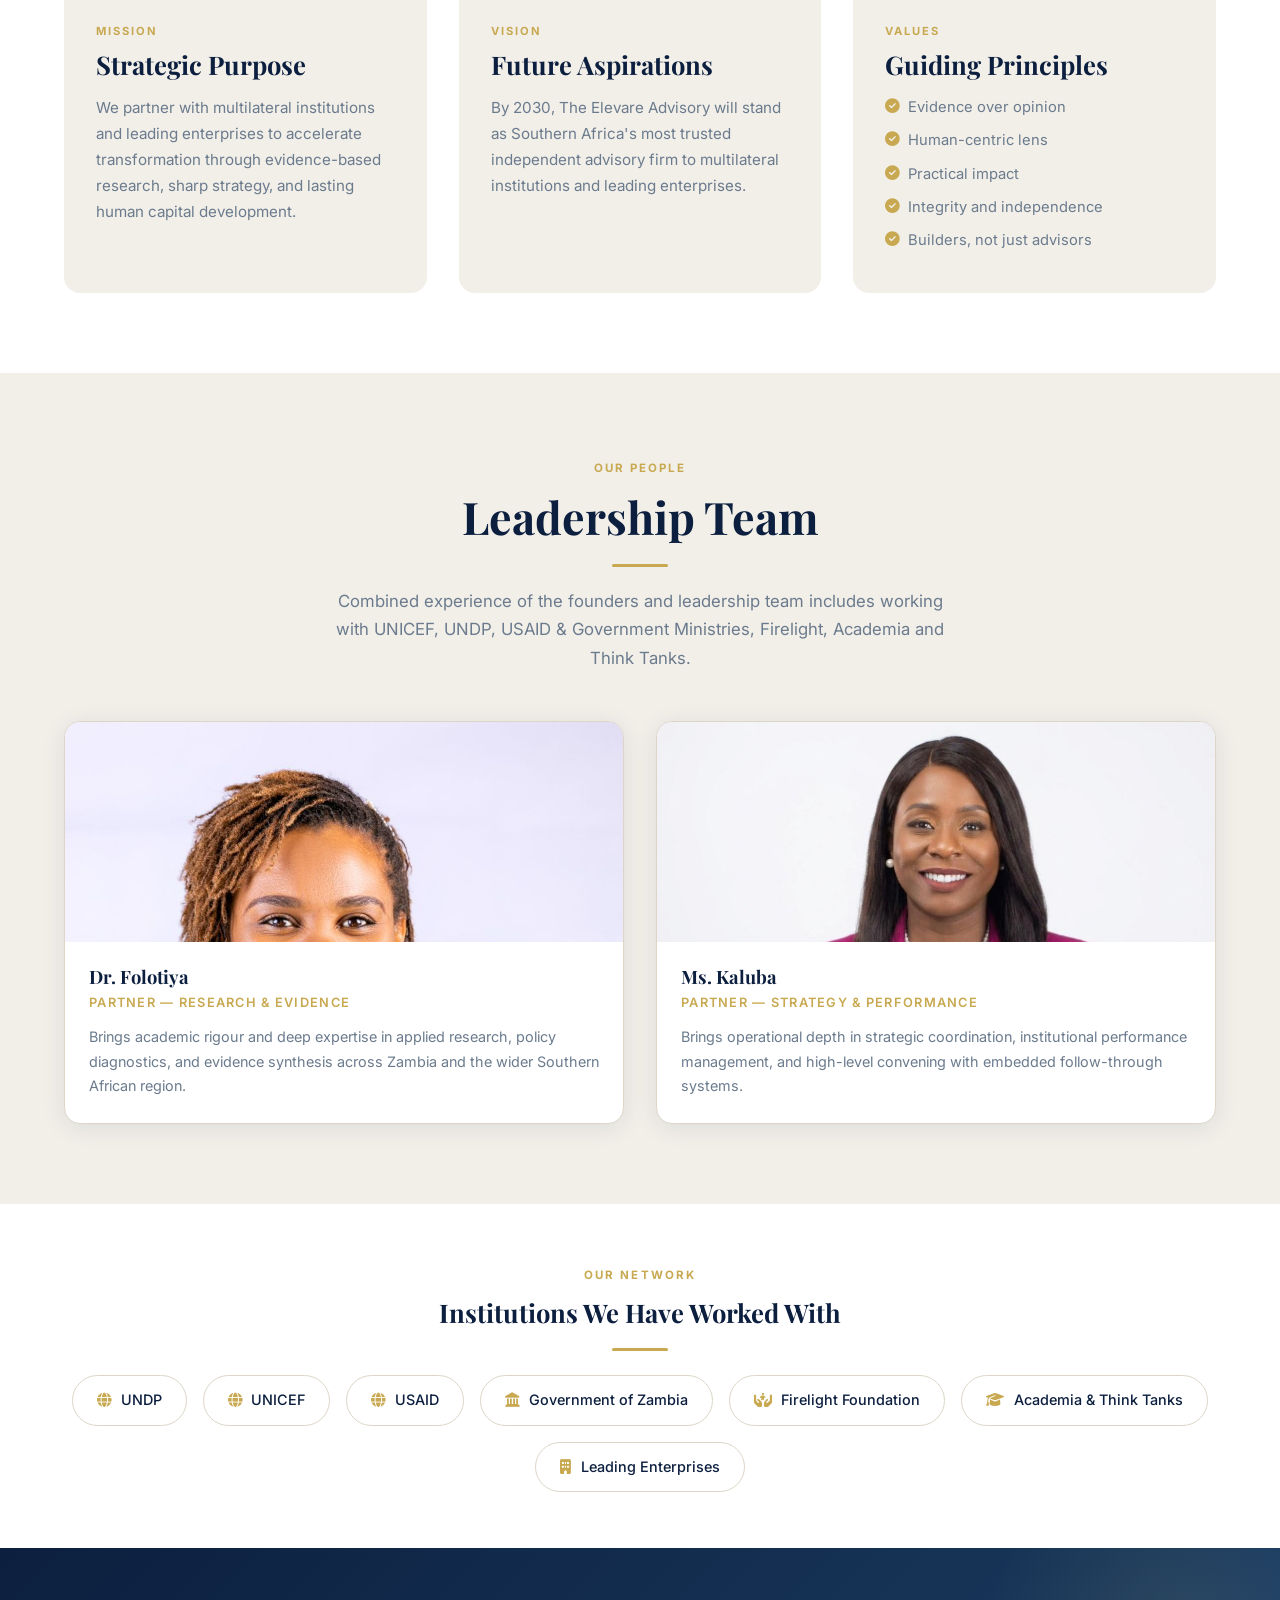
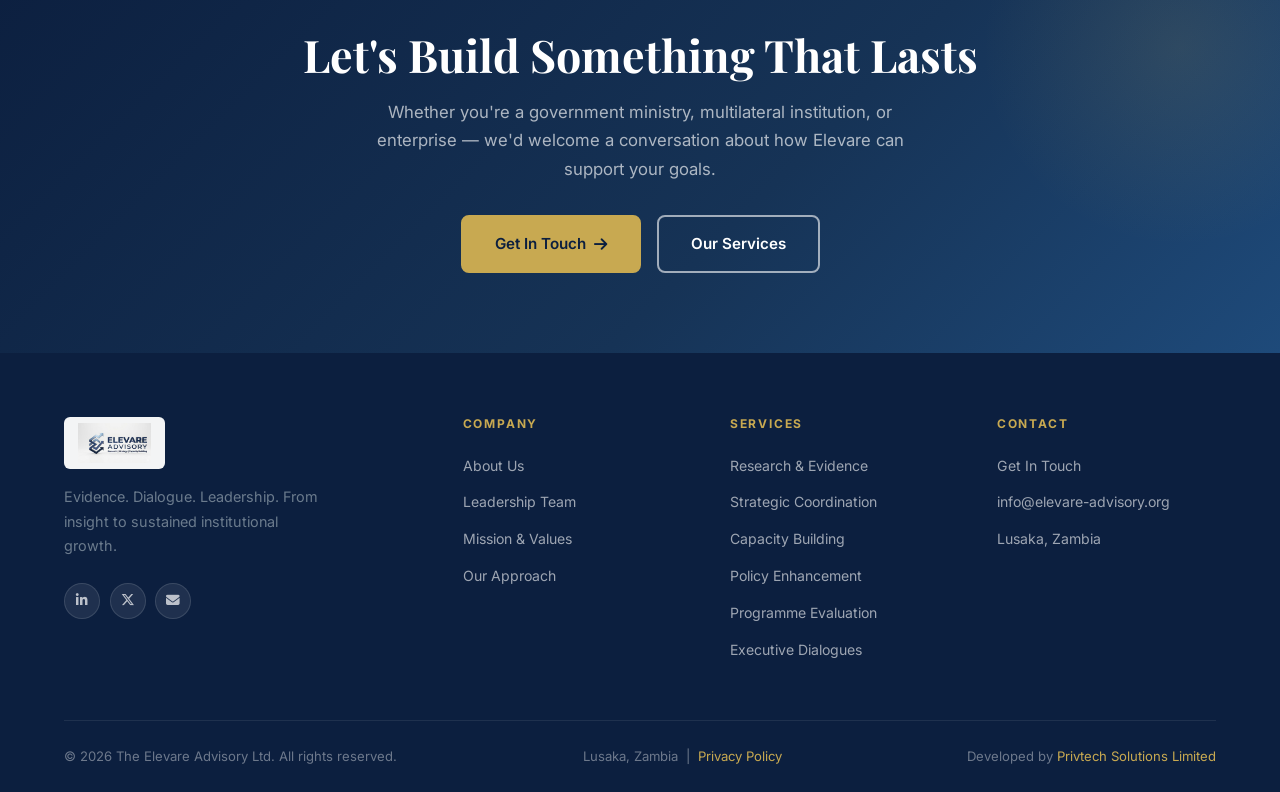
==== commit 826c7d5b: "Update site: new logo, founder photos, homepage messaging, services content, email domain - Replace " ====
--- a/about.html
+++ b/about.html
@@ -23,7 +23,17 @@
         <div class="nav-links">
           <a href="index.html">Home</a>
           <a href="about.html" class="active">About</a>
-          <a href="services.html">Services</a>
+          <div class="nav-dropdown-wrap">
+            <a href="services.html" class="nav-dropdown-trigger">Services <i class="fa-solid fa-chevron-down nav-chevron"></i></a>
+            <div class="nav-dropdown">
+              <a href="services.html">Research &amp; Evidence</a>
+              <a href="services.html">Strategic Coordination</a>
+              <a href="services.html">Capacity Building</a>
+              <a href="services.html">Policy Enhancement</a>
+              <a href="services.html">Programme Evaluation</a>
+              <a href="services.html">Executive Dialogues</a>
+            </div>
+          </div>
           <a href="approach.html">Our Approach</a>
           <a href="contact.html" class="btn btn-primary nav-cta">Get in Touch</a>
         </div>
@@ -112,11 +122,11 @@
         <span class="section-label">Our People</span>
         <h2 class="section-title">Leadership Team</h2>
         <div class="gold-line gold-line-center"></div>
-        <p class="section-intro">Our leadership combines academic rigour with operational delivery across donor-funded engagements with UNDP, UNICEF, USAID, and leading enterprises throughout Zambia and the Southern African region.</p>
+        <p class="section-intro">Combined experience of the founders and leadership team includes working with UNICEF, UNDP, USAID &amp; Government Ministries, Firelight, Academia and Think Tanks.</p>
       </div>
       <div class="team-grid">
         <div class="team-card reveal reveal-delay-1">
-          <div class="team-avatar">DF</div>
+          <img class="team-photo" src="dr-folotiya.jpeg" alt="Dr. Folotiya" />
           <div class="team-info">
             <h3>Dr. Folotiya</h3>
             <div class="team-role">Partner — Research &amp; Evidence</div>
@@ -124,9 +134,9 @@
           </div>
         </div>
         <div class="team-card reveal reveal-delay-2">
-          <div class="team-avatar">CK</div>
+          <img class="team-photo" src="ms-kaluba.jpeg" alt="Ms. Kaluba" />
           <div class="team-info">
-            <h3>Chishimba Kaluba</h3>
+            <h3>Ms. Kaluba</h3>
             <div class="team-role">Partner — Strategy &amp; Performance</div>
             <p>Brings operational depth in strategic coordination, institutional performance management, and high-level convening with embedded follow-through systems.</p>
           </div>
@@ -148,6 +158,8 @@
         <div class="sector-chip reveal"><i class="fa-solid fa-globe"></i> UNICEF</div>
         <div class="sector-chip reveal"><i class="fa-solid fa-globe"></i> USAID</div>
         <div class="sector-chip reveal"><i class="fa-solid fa-landmark"></i> Government of Zambia</div>
+        <div class="sector-chip reveal"><i class="fa-solid fa-hands-holding-child"></i> Firelight Foundation</div>
+        <div class="sector-chip reveal"><i class="fa-solid fa-graduation-cap"></i> Academia &amp; Think Tanks</div>
         <div class="sector-chip reveal"><i class="fa-solid fa-building"></i> Leading Enterprises</div>
       </div>
     </div>
@@ -202,7 +214,7 @@
           <h5>Contact</h5>
           <ul>
             <li><a href="contact.html">Get In Touch</a></li>
-            <li><a href="mailto:info@elevareadvisory.com">info@elevareadvisory.com</a></li>
+            <li><a href="mailto:info@elevare-advisory.org">info@elevare-advisory.org</a></li>
             <li><a href="#">Lusaka, Zambia</a></li>
           </ul>
         </div>
@@ -210,6 +222,7 @@
       <div class="footer-bottom">
         <span>&copy; 2026 The Elevare Advisory Ltd. All rights reserved.</span>
         <span>Lusaka, Zambia &nbsp;|&nbsp; <a href="#">Privacy Policy</a></span>
+        <span>Developed by <a href="https://www.privtech.net" target="_blank" rel="noopener noreferrer">Privtech Solutions Limited</a></span>
       </div>
     </div>
   </footer>
--- a/css/style.css
+++ b/css/style.css
@@ -153,6 +153,40 @@
 .hamburger { display: none; flex-direction: column; gap: 5px; cursor: pointer; padding: 4px; }
 .hamburger span { display: block; width: 24px; height: 2px; background: var(--white); border-radius: 2px; transition: var(--transition); }
 
+/* ── Nav Dropdown ── */
+.nav-dropdown-wrap { position: relative; }
+.nav-dropdown-trigger {
+  display: flex; align-items: center; gap: 0.3rem;
+  color: rgba(255,255,255,0.85); font-size: 0.9rem; font-weight: 500;
+  padding: 0.4rem 0.85rem; border-radius: var(--radius);
+  transition: var(--transition); cursor: pointer;
+}
+.nav-dropdown-trigger:hover, .nav-dropdown-wrap:hover .nav-dropdown-trigger {
+  color: var(--white); background: rgba(255,255,255,0.1);
+}
+.nav-chevron { font-size: 0.65rem; transition: transform 0.3s; }
+.nav-dropdown-wrap:hover .nav-chevron { transform: rotate(180deg); }
+.nav-dropdown {
+  position: absolute; top: calc(100% + 0.4rem); left: 50%;
+  transform: translateX(-50%);
+  min-width: 230px; background: var(--navy-mid);
+  border-radius: var(--radius); box-shadow: var(--shadow-lg);
+  border: 1px solid rgba(255,255,255,0.12);
+  opacity: 0; visibility: hidden;
+  transition: opacity 0.25s ease, visibility 0.25s ease;
+  padding: 0.4rem 0; z-index: 200;
+}
+.nav-dropdown-wrap:hover .nav-dropdown { opacity: 1; visibility: visible; }
+.nav-dropdown a {
+  display: block; padding: 0.55rem 1.2rem;
+  color: rgba(255,255,255,0.82); font-size: 0.875rem; font-weight: 500;
+  border-radius: 0; background: none;
+}
+.nav-dropdown a:hover { background: rgba(255,255,255,0.1); color: var(--white); }
+
+/* ── Team Photo ── */
+.team-photo { width: 100%; height: 220px; object-fit: cover; object-position: top; display: block; }
+
 /* ── Slideshow / Hero ── */
 .slideshow {
   position: relative; width: 100%; height: 100vh; min-height: 600px;
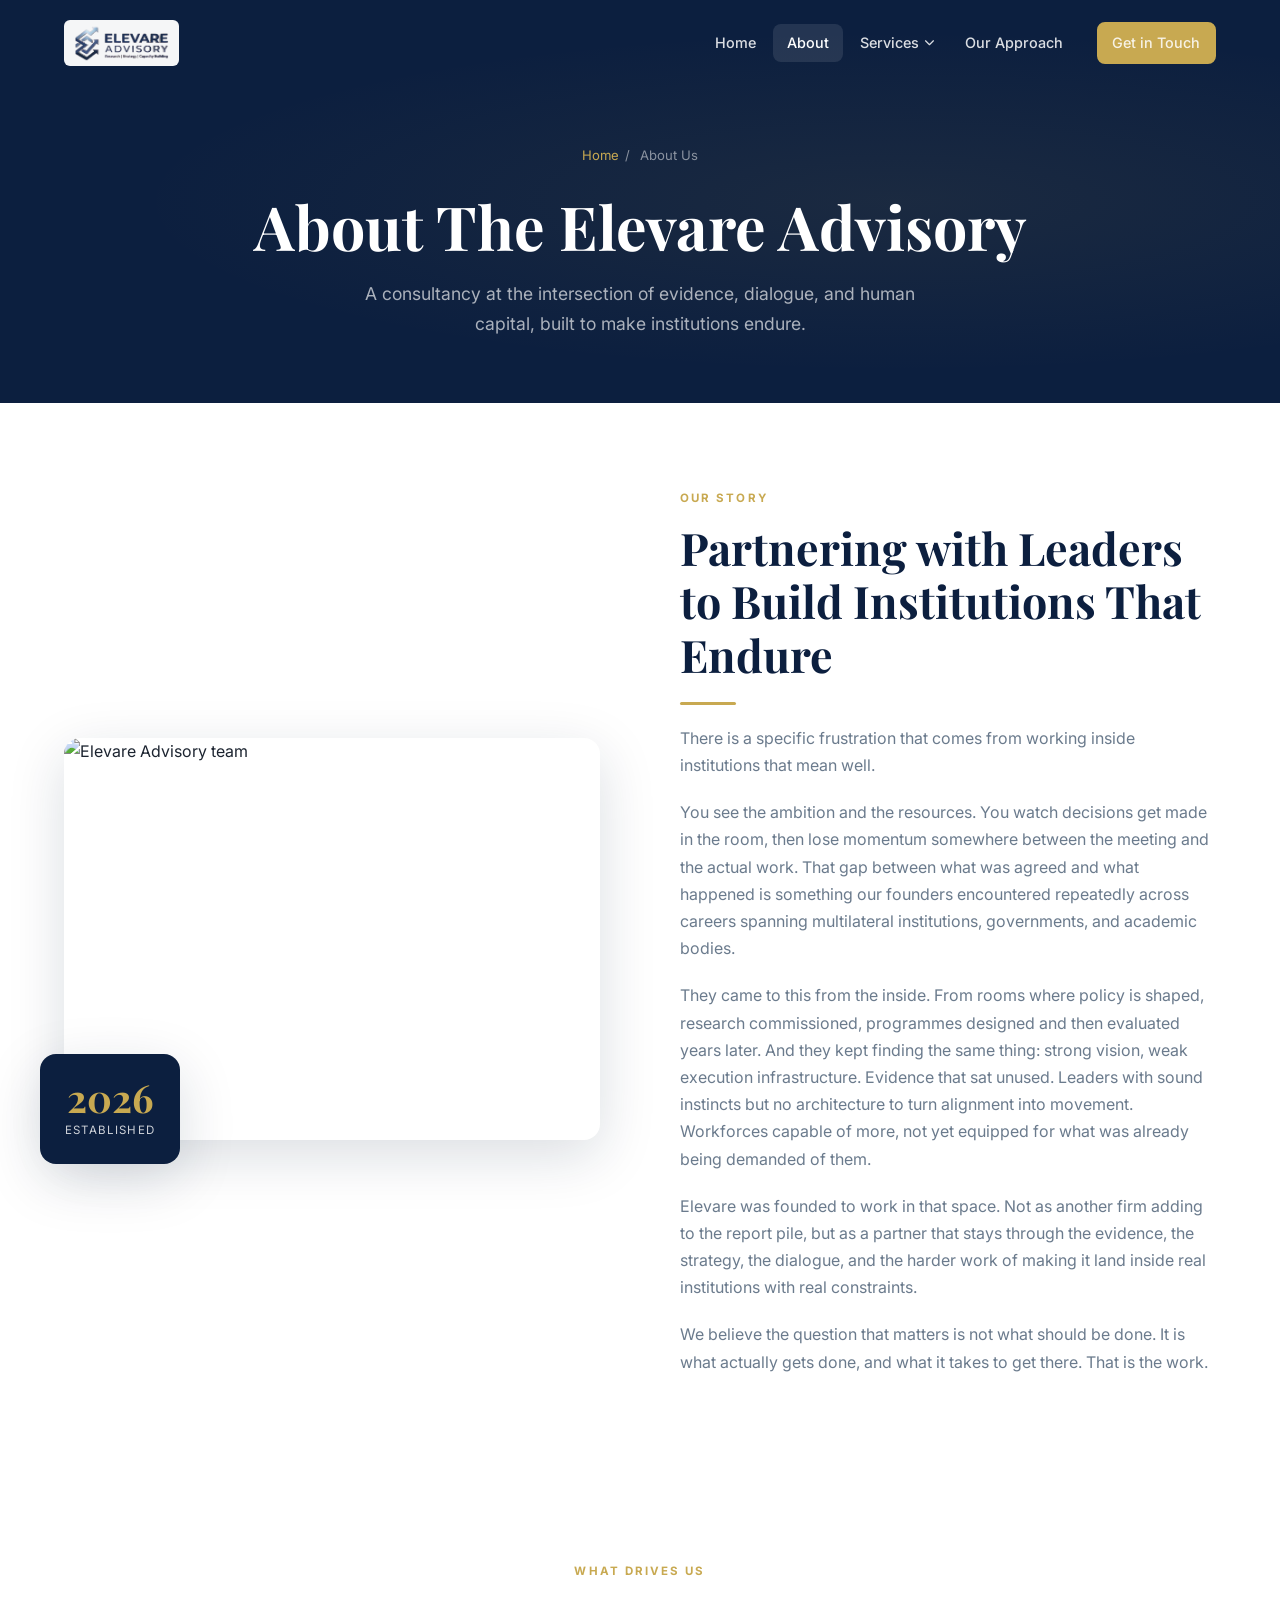
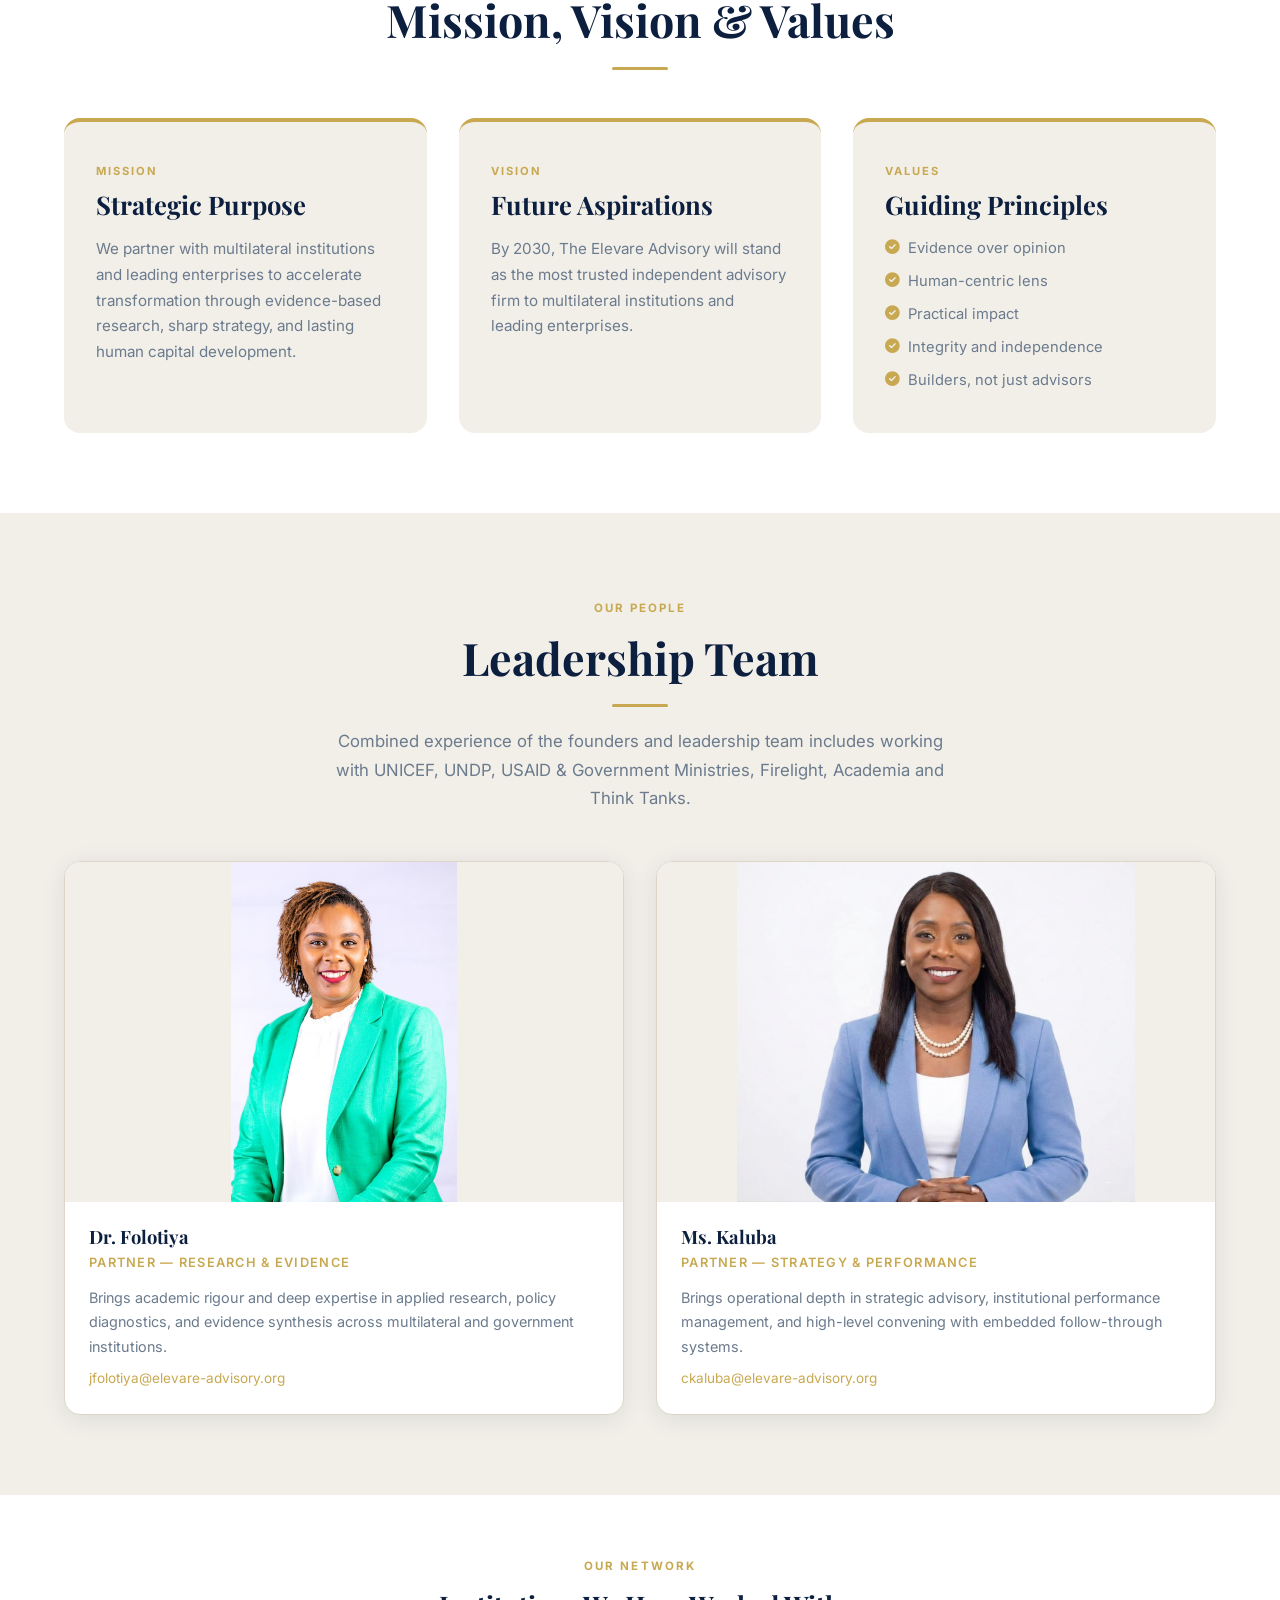
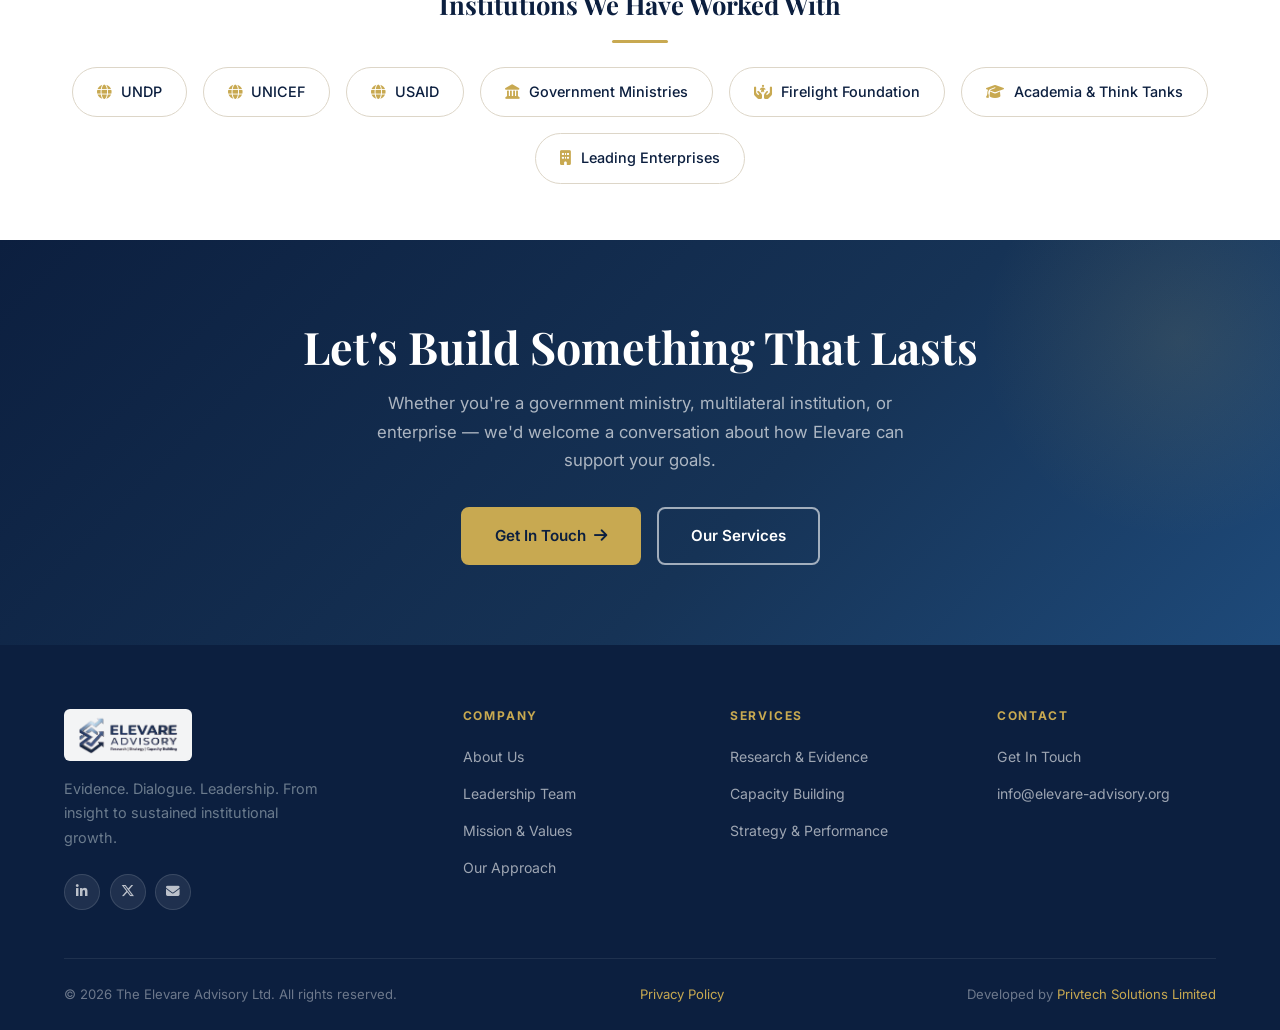
==== commit fc2a6b41: "Add editable CMS content via Sanity, swap in new transparent logo Lets the client update site copy (" ====
--- a/about.html
+++ b/about.html
@@ -4,7 +4,7 @@
   <meta charset="UTF-8" />
   <meta name="viewport" content="width=device-width, initial-scale=1.0" />
   <title>About Us — The Elevare Advisory</title>
-  <meta name="description" content="Learn about The Elevare Advisory — a Zambian-based consultancy delivering evidence-based research, strategy, and human capital development across Southern Africa." />
+  <meta name="description" content="Learn about The Elevare Advisory — a specialised consultancy delivering evidence-based research, strategy, and human capital development for institutions worldwide." />
   <link rel="preconnect" href="https://fonts.googleapis.com" />
   <link rel="preconnect" href="https://fonts.gstatic.com" crossorigin />
   <link href="https://fonts.googleapis.com/css2?family=Playfair+Display:wght@400;500;600;700;800&family=Inter:wght@300;400;500;600;700&display=swap" rel="stylesheet" />
@@ -18,7 +18,7 @@
     <div class="container">
       <div class="nav-inner">
         <a href="index.html" class="nav-logo-wrap">
-          <img src="logo.jpg" alt="Elevare Advisory" class="nav-logo-img" />
+          <img src="logo.png" alt="Elevare Advisory" class="nav-logo-img" />
         </a>
         <div class="nav-links">
           <a href="index.html">Home</a>
@@ -27,11 +27,8 @@
             <a href="services.html" class="nav-dropdown-trigger">Services <i class="fa-solid fa-chevron-down nav-chevron"></i></a>
             <div class="nav-dropdown">
               <a href="services.html">Research &amp; Evidence</a>
-              <a href="services.html">Strategic Coordination</a>
               <a href="services.html">Capacity Building</a>
-              <a href="services.html">Policy Enhancement</a>
-              <a href="services.html">Programme Evaluation</a>
-              <a href="services.html">Executive Dialogues</a>
+              <a href="services.html">Strategy &amp; Performance</a>
             </div>
           </div>
           <a href="approach.html">Our Approach</a>
@@ -49,7 +46,7 @@
     <div class="container">
       <div class="breadcrumb"><a href="index.html">Home</a><span>/</span> About Us</div>
       <h1 class="page-hero-title">About The Elevare Advisory</h1>
-      <p class="page-hero-sub">A Zambian-born consultancy at the intersection of evidence, dialogue, and human capital — built to make institutions endure.</p>
+      <p class="page-hero-sub">A consultancy at the intersection of evidence, dialogue, and human capital, built to make institutions endure.</p>
     </div>
   </section>
 
@@ -63,19 +60,18 @@
                alt="Elevare Advisory team" loading="lazy" />
           <div class="about-badge">
             <div class="about-badge-number">2026</div>
-            <div class="about-badge-label">Est. Lusaka, ZM</div>
+            <div class="about-badge-label">Established</div>
           </div>
         </div>
         <div class="about-text reveal-right">
-          <span class="section-label">Who We Are</span>
+          <span class="section-label">Our Story</span>
           <h2 class="section-title">Partnering with Leaders to Build Institutions That Endure</h2>
           <div class="gold-line"></div>
-          <blockquote>
-            "We don't just advise — we partner with leaders to build institutions that endure."
-          </blockquote>
-          <p>The Elevare Advisory is a specialised consultancy that helps institutions move from ambition to measurable impact. We work at the critical intersection of evidence, dialogue, and human capital — three areas where strategies most often stall during execution and institutional reform.</p>
-          <p>Headquartered in Lusaka, Zambia, we partner with multilateral institutions, governments, and leading enterprises to deliver evidence-based research, sharp strategy, and lasting human capital development across the Southern African region.</p>
-          <p>Our work is grounded in academic rigour and operational delivery — combining deep contextual knowledge of Zambia's institutional landscape with international best practices drawn from engagements with UNDP, UNICEF, USAID, and other leading institutions.</p>
+          <p>There is a specific frustration that comes from working inside institutions that mean well.</p>
+          <p>You see the ambition and the resources. You watch decisions get made in the room, then lose momentum somewhere between the meeting and the actual work. That gap between what was agreed and what happened is something our founders encountered repeatedly across careers spanning multilateral institutions, governments, and academic bodies.</p>
+          <p>They came to this from the inside. From rooms where policy is shaped, research commissioned, programmes designed and then evaluated years later. And they kept finding the same thing: strong vision, weak execution infrastructure. Evidence that sat unused. Leaders with sound instincts but no architecture to turn alignment into movement. Workforces capable of more, not yet equipped for what was already being demanded of them.</p>
+          <p>Elevare was founded to work in that space. Not as another firm adding to the report pile, but as a partner that stays through the evidence, the strategy, the dialogue, and the harder work of making it land inside real institutions with real constraints.</p>
+          <p>We believe the question that matters is not what should be done. It is what actually gets done, and what it takes to get there. That is the work.</p>
         </div>
       </div>
     </div>
@@ -98,7 +94,7 @@
         <div class="mvv-card reveal reveal-delay-2">
           <div class="mvv-card-type">Vision</div>
           <h3>Future Aspirations</h3>
-          <p>By 2030, The Elevare Advisory will stand as Southern Africa's most trusted independent advisory firm to multilateral institutions and leading enterprises.</p>
+          <p>By 2030, The Elevare Advisory will stand as the most trusted independent advisory firm to multilateral institutions and leading enterprises.</p>
         </div>
         <div class="mvv-card reveal reveal-delay-3">
           <div class="mvv-card-type">Values</div>
@@ -130,7 +126,8 @@
           <div class="team-info">
             <h3>Dr. Folotiya</h3>
             <div class="team-role">Partner — Research &amp; Evidence</div>
-            <p>Brings academic rigour and deep expertise in applied research, policy diagnostics, and evidence synthesis across Zambia and the wider Southern African region.</p>
+            <p>Brings academic rigour and deep expertise in applied research, policy diagnostics, and evidence synthesis across multilateral and government institutions.</p>
+            <p style="margin-top:0.5rem;font-size:0.85rem;"><a href="mailto:jfolotiya@elevare-advisory.org" style="color:var(--gold);">jfolotiya@elevare-advisory.org</a></p>
           </div>
         </div>
         <div class="team-card reveal reveal-delay-2">
@@ -138,7 +135,8 @@
           <div class="team-info">
             <h3>Ms. Kaluba</h3>
             <div class="team-role">Partner — Strategy &amp; Performance</div>
-            <p>Brings operational depth in strategic coordination, institutional performance management, and high-level convening with embedded follow-through systems.</p>
+            <p>Brings operational depth in strategic advisory, institutional performance management, and high-level convening with embedded follow-through systems.</p>
+            <p style="margin-top:0.5rem;font-size:0.85rem;"><a href="mailto:ckaluba@elevare-advisory.org" style="color:var(--gold);">ckaluba@elevare-advisory.org</a></p>
           </div>
         </div>
       </div>
@@ -157,7 +155,7 @@
         <div class="sector-chip reveal"><i class="fa-solid fa-globe"></i> UNDP</div>
         <div class="sector-chip reveal"><i class="fa-solid fa-globe"></i> UNICEF</div>
         <div class="sector-chip reveal"><i class="fa-solid fa-globe"></i> USAID</div>
-        <div class="sector-chip reveal"><i class="fa-solid fa-landmark"></i> Government of Zambia</div>
+        <div class="sector-chip reveal"><i class="fa-solid fa-landmark"></i> Government Ministries</div>
         <div class="sector-chip reveal"><i class="fa-solid fa-hands-holding-child"></i> Firelight Foundation</div>
         <div class="sector-chip reveal"><i class="fa-solid fa-graduation-cap"></i> Academia &amp; Think Tanks</div>
         <div class="sector-chip reveal"><i class="fa-solid fa-building"></i> Leading Enterprises</div>
@@ -182,7 +180,7 @@
     <div class="container">
       <div class="footer-grid">
         <div class="footer-brand">
-          <img src="logo.jpg" alt="Elevare Advisory" class="footer-logo-img" />
+          <img src="logo.png" alt="Elevare Advisory" class="footer-logo-img" />
           <p class="footer-tagline">Evidence. Dialogue. Leadership. From insight to sustained institutional growth.</p>
           <div class="footer-social">
             <a href="#" class="social-btn" aria-label="LinkedIn"><i class="fa-brands fa-linkedin-in"></i></a>
@@ -203,11 +201,8 @@
           <h5>Services</h5>
           <ul>
             <li><a href="services.html">Research &amp; Evidence</a></li>
-            <li><a href="services.html">Strategic Coordination</a></li>
             <li><a href="services.html">Capacity Building</a></li>
-            <li><a href="services.html">Policy Enhancement</a></li>
-            <li><a href="services.html">Programme Evaluation</a></li>
-            <li><a href="services.html">Executive Dialogues</a></li>
+            <li><a href="services.html">Strategy &amp; Performance</a></li>
           </ul>
         </div>
         <div class="footer-col">
@@ -215,18 +210,18 @@
           <ul>
             <li><a href="contact.html">Get In Touch</a></li>
             <li><a href="mailto:info@elevare-advisory.org">info@elevare-advisory.org</a></li>
-            <li><a href="#">Lusaka, Zambia</a></li>
           </ul>
         </div>
       </div>
       <div class="footer-bottom">
         <span>&copy; 2026 The Elevare Advisory Ltd. All rights reserved.</span>
-        <span>Lusaka, Zambia &nbsp;|&nbsp; <a href="#">Privacy Policy</a></span>
+        <span><a href="#">Privacy Policy</a></span>
         <span>Developed by <a href="https://www.privtech.net" target="_blank" rel="noopener noreferrer">Privtech Solutions Limited</a></span>
       </div>
     </div>
   </footer>
 
   <script src="js/main.js"></script>
+  <script src="js/content.js"></script>
 </body>
 </html>
--- a/css/style.css
+++ b/css/style.css
@@ -185,7 +185,7 @@
 .nav-dropdown a:hover { background: rgba(255,255,255,0.1); color: var(--white); }
 
 /* ── Team Photo ── */
-.team-photo { width: 100%; height: 220px; object-fit: cover; object-position: top; display: block; }
+.team-photo { width: 100%; height: 340px; object-fit: contain; background: var(--light); display: block; }
 
 /* ── Slideshow / Hero ── */
 .slideshow {
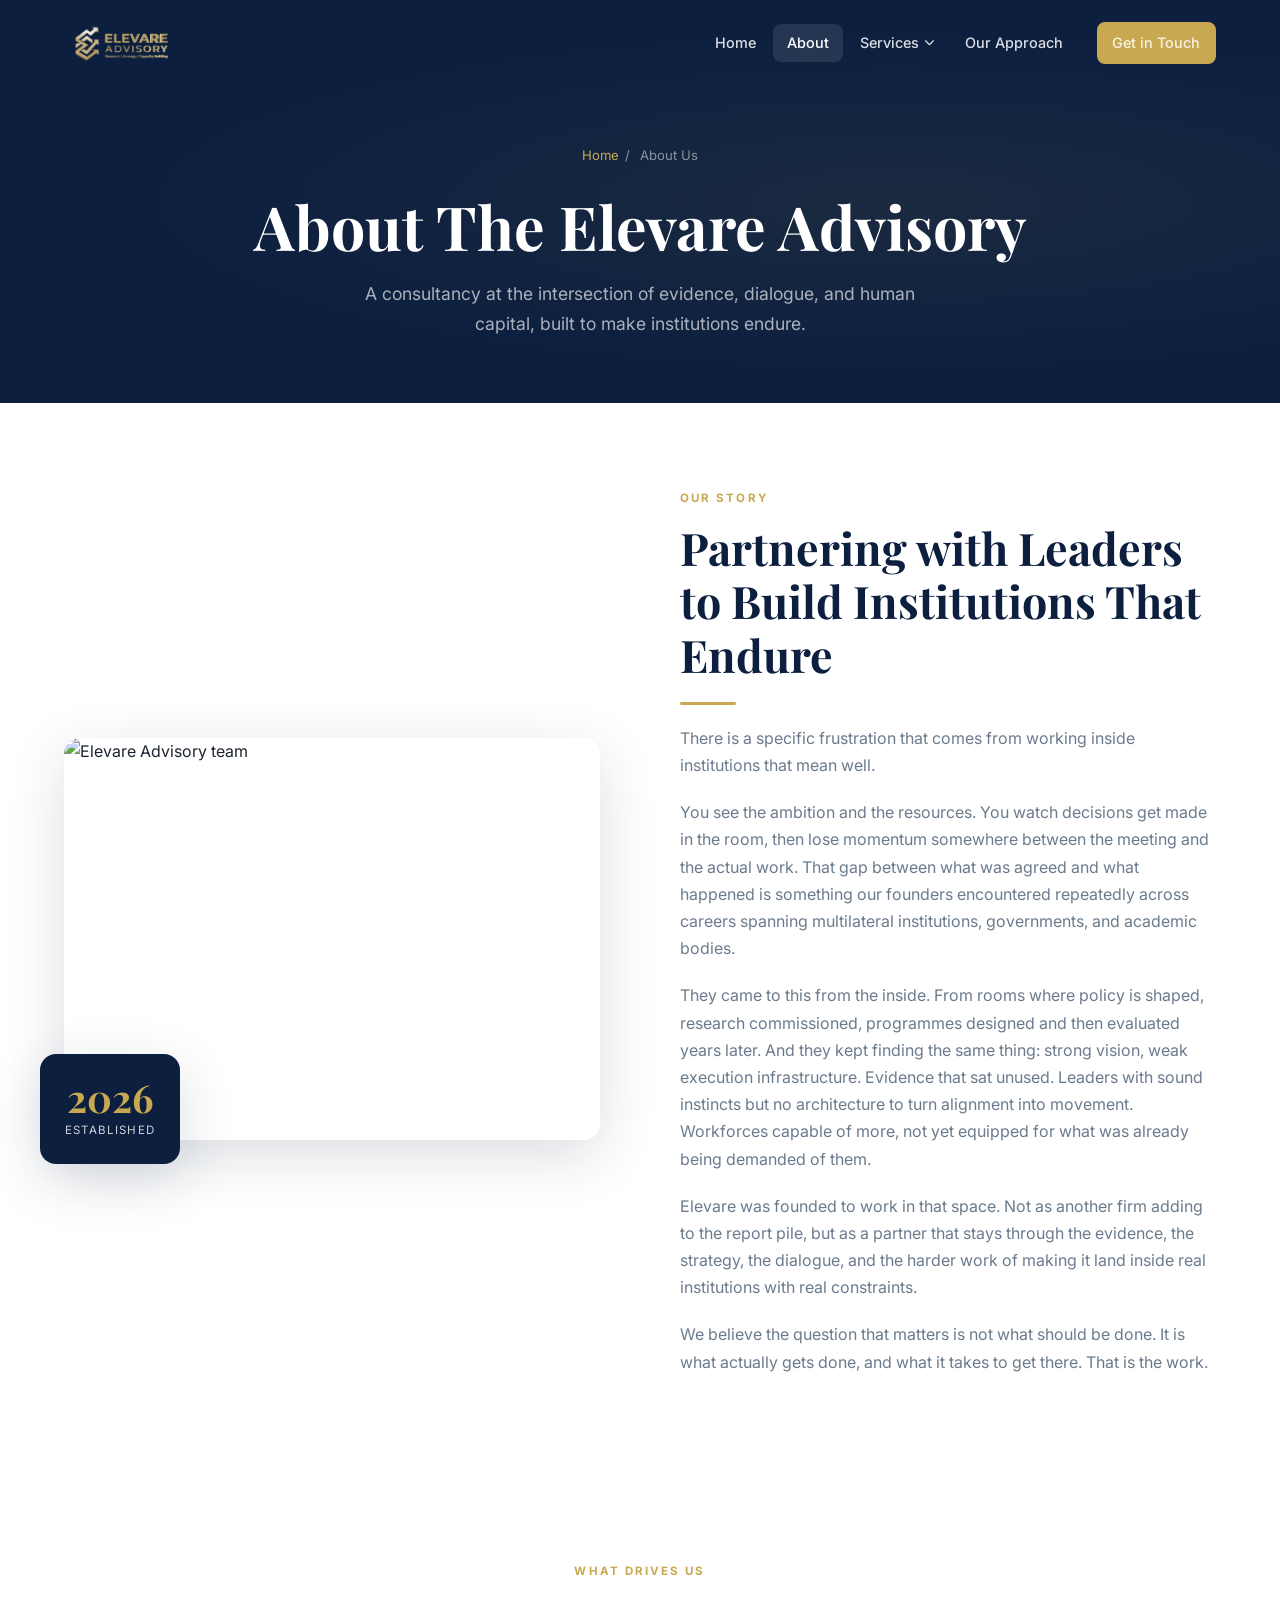
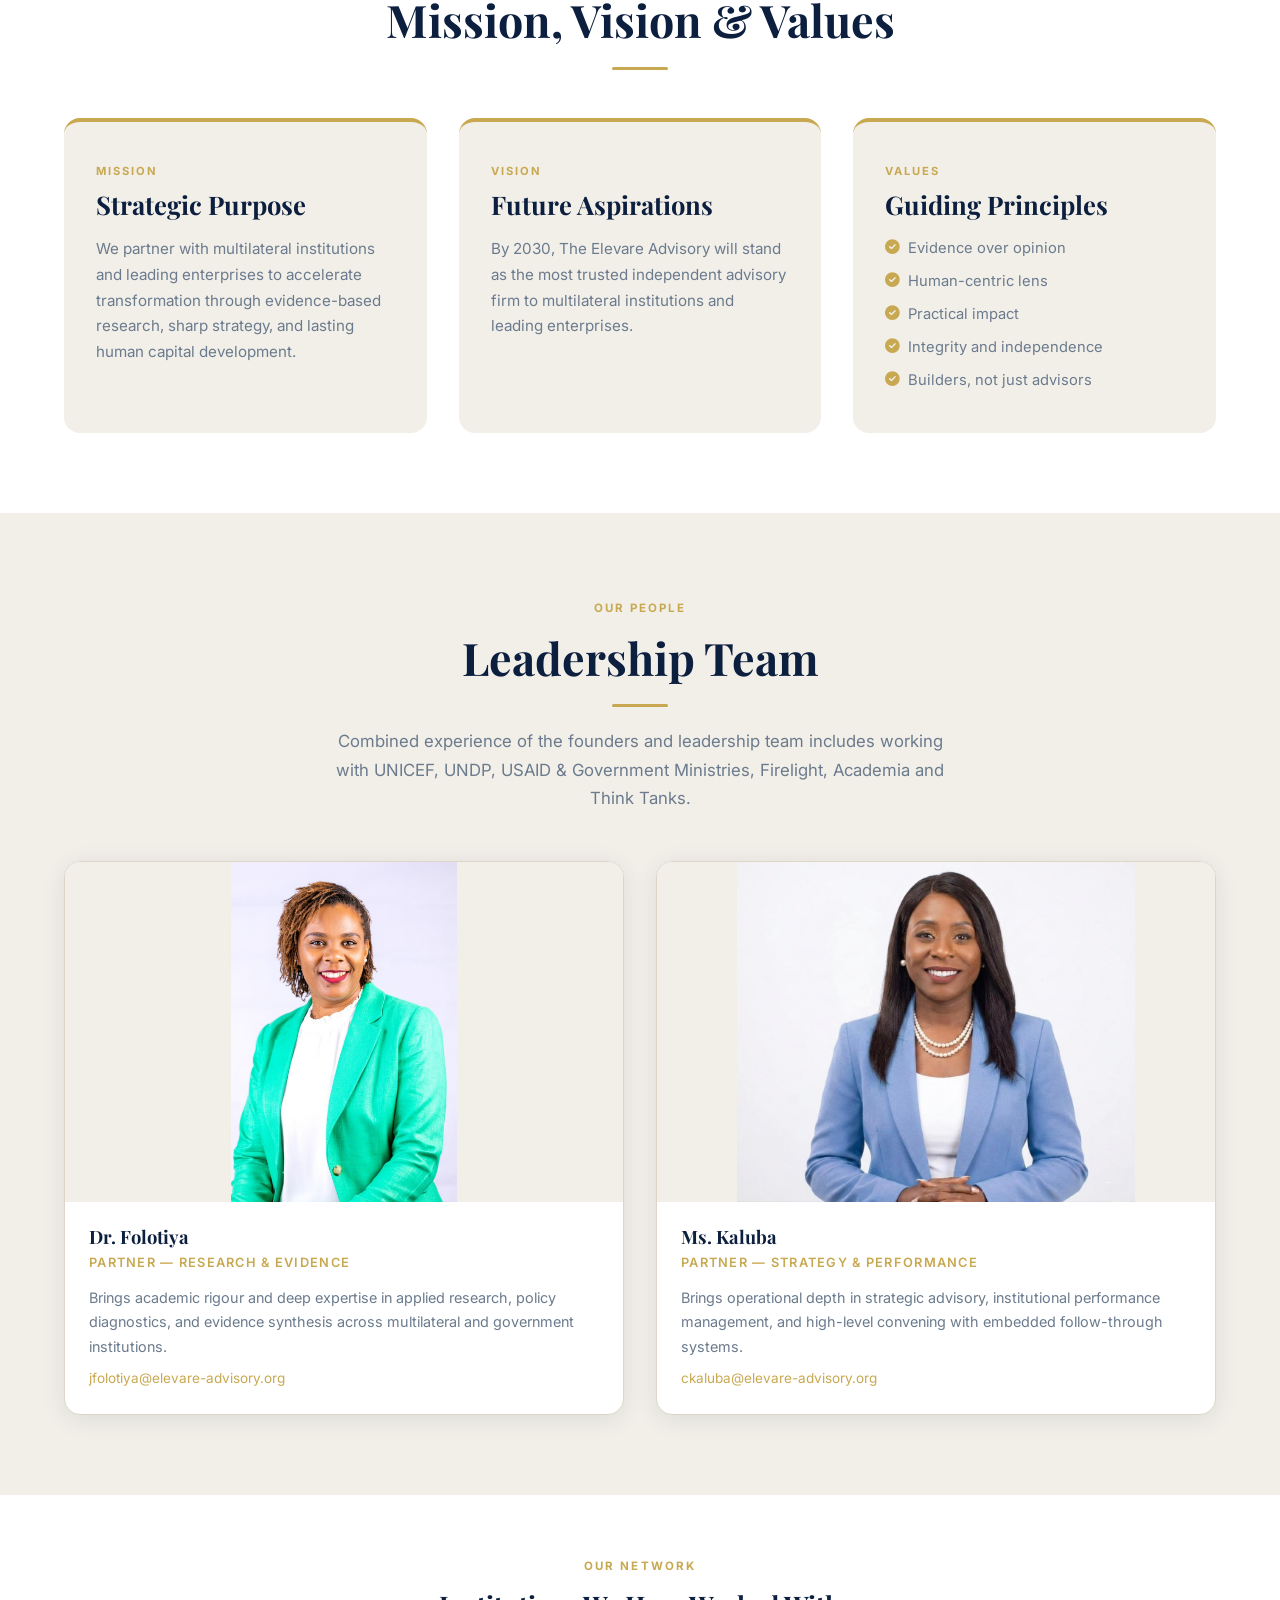
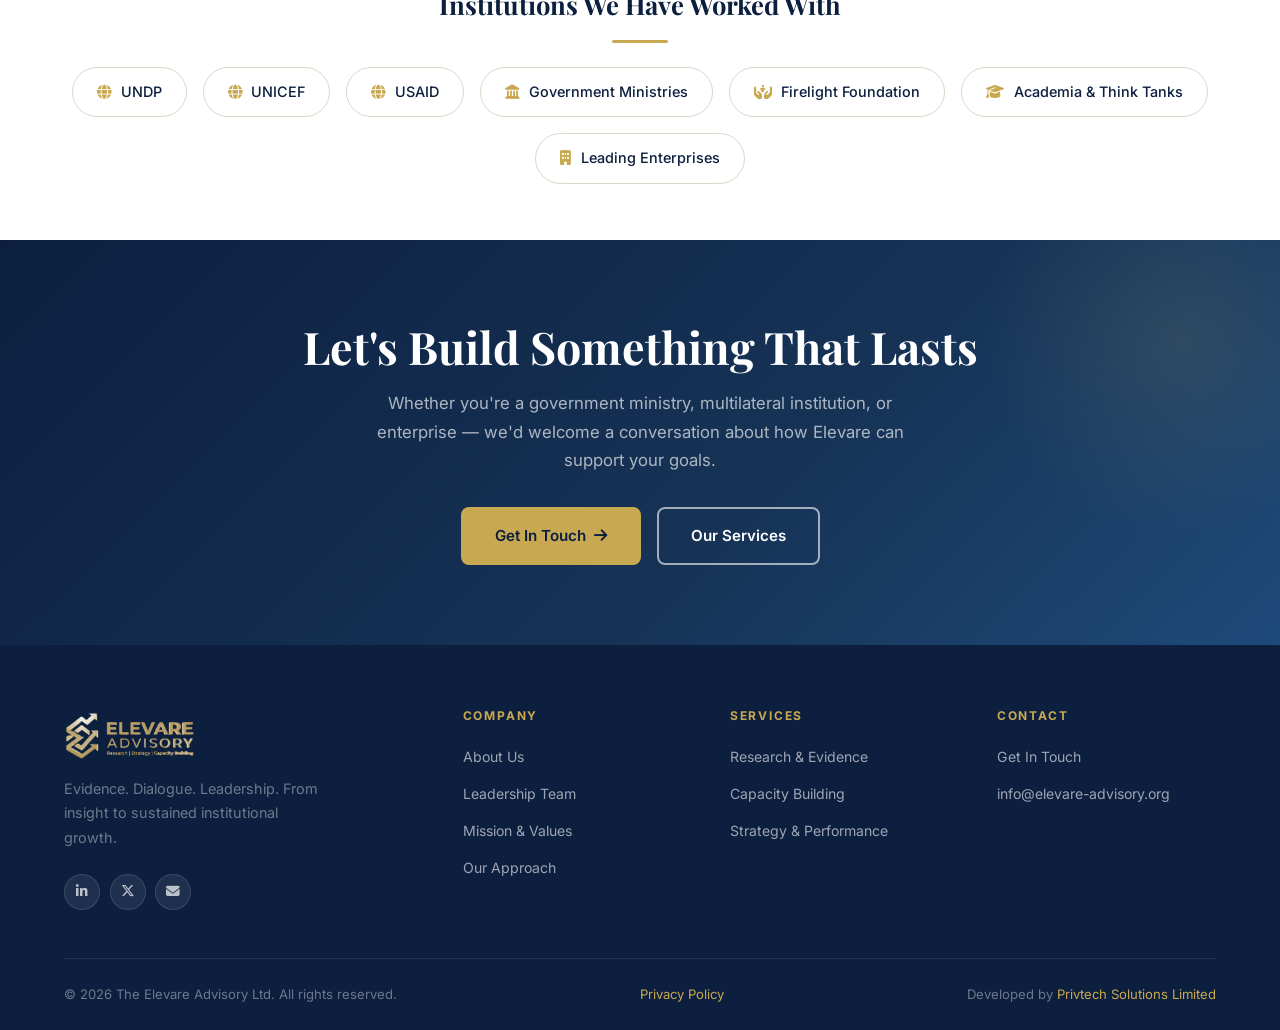
==== commit d8c0b753: "Remove white pill background behind logo, use light gold variant instead The white box around the lo" ====
--- a/about.html
+++ b/about.html
@@ -18,7 +18,7 @@
     <div class="container">
       <div class="nav-inner">
         <a href="index.html" class="nav-logo-wrap">
-          <img src="logo.png" alt="Elevare Advisory" class="nav-logo-img" />
+          <img src="logo-light.png" alt="Elevare Advisory" class="nav-logo-img" />
         </a>
         <div class="nav-links">
           <a href="index.html">Home</a>
@@ -51,7 +51,7 @@
   </section>
 
   <!-- ── ABOUT DETAIL ── -->
-  <section class="section about-section">
+  <section id="our-story" class="section about-section">
     <div class="container">
       <div class="grid-2">
         <div class="about-image-wrap reveal-left">
@@ -180,7 +180,7 @@
     <div class="container">
       <div class="footer-grid">
         <div class="footer-brand">
-          <img src="logo.png" alt="Elevare Advisory" class="footer-logo-img" />
+          <img src="logo-light.png" alt="Elevare Advisory" class="footer-logo-img" />
           <p class="footer-tagline">Evidence. Dialogue. Leadership. From insight to sustained institutional growth.</p>
           <div class="footer-social">
             <a href="#" class="social-btn" aria-label="LinkedIn"><i class="fa-brands fa-linkedin-in"></i></a>
--- a/css/style.css
+++ b/css/style.css
@@ -92,19 +92,15 @@
 /* ── Logo ── */
 .nav-logo-wrap {
   display: block;
-  background: rgba(255,255,255,0.96);
-  border-radius: 6px;
   padding: 4px 10px;
   line-height: 0;
   transition: var(--transition);
   flex-shrink: 0;
 }
-.nav-logo-wrap:hover { background: white; box-shadow: 0 2px 12px rgba(0,0,0,0.15); }
+.nav-logo-wrap:hover { opacity: 0.85; }
 .nav-logo-img { height: 38px; width: auto; display: block; }
 .footer-logo-img {
   height: 52px; width: auto;
-  background: rgba(255,255,255,0.95);
-  border-radius: 6px; padding: 6px 14px;
   display: block; margin-bottom: 1rem;
 }
 
@@ -196,8 +192,9 @@
   position: absolute; inset: 0;
   opacity: 0; transition: opacity 1s ease;
   background-size: cover; background-position: center;
-}
-.slide.active { opacity: 1; }
+  pointer-events: none;
+}
+.slide.active { opacity: 1; pointer-events: auto; }
 .slide-overlay {
   position: absolute; inset: 0;
   background: linear-gradient(135deg, rgba(12,31,63,0.82) 0%, rgba(12,31,63,0.55) 60%, rgba(12,31,63,0.35) 100%);
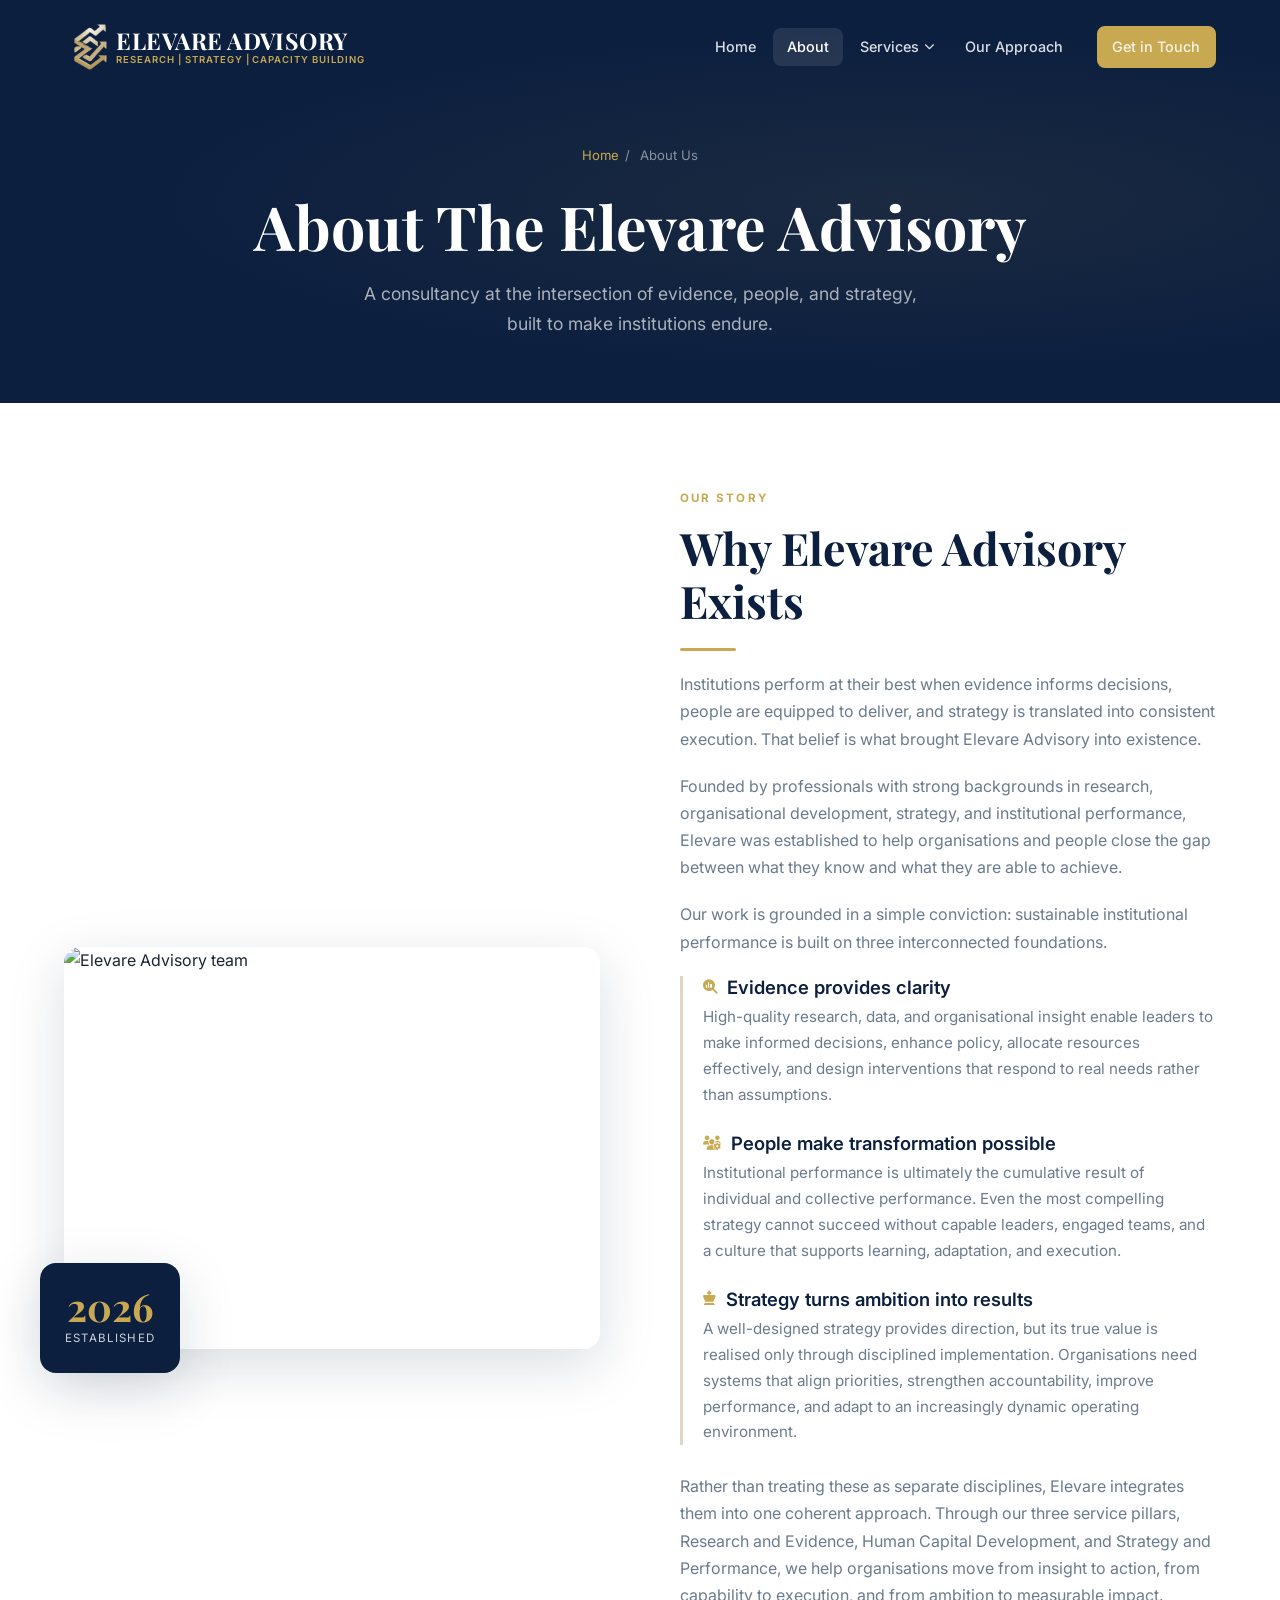
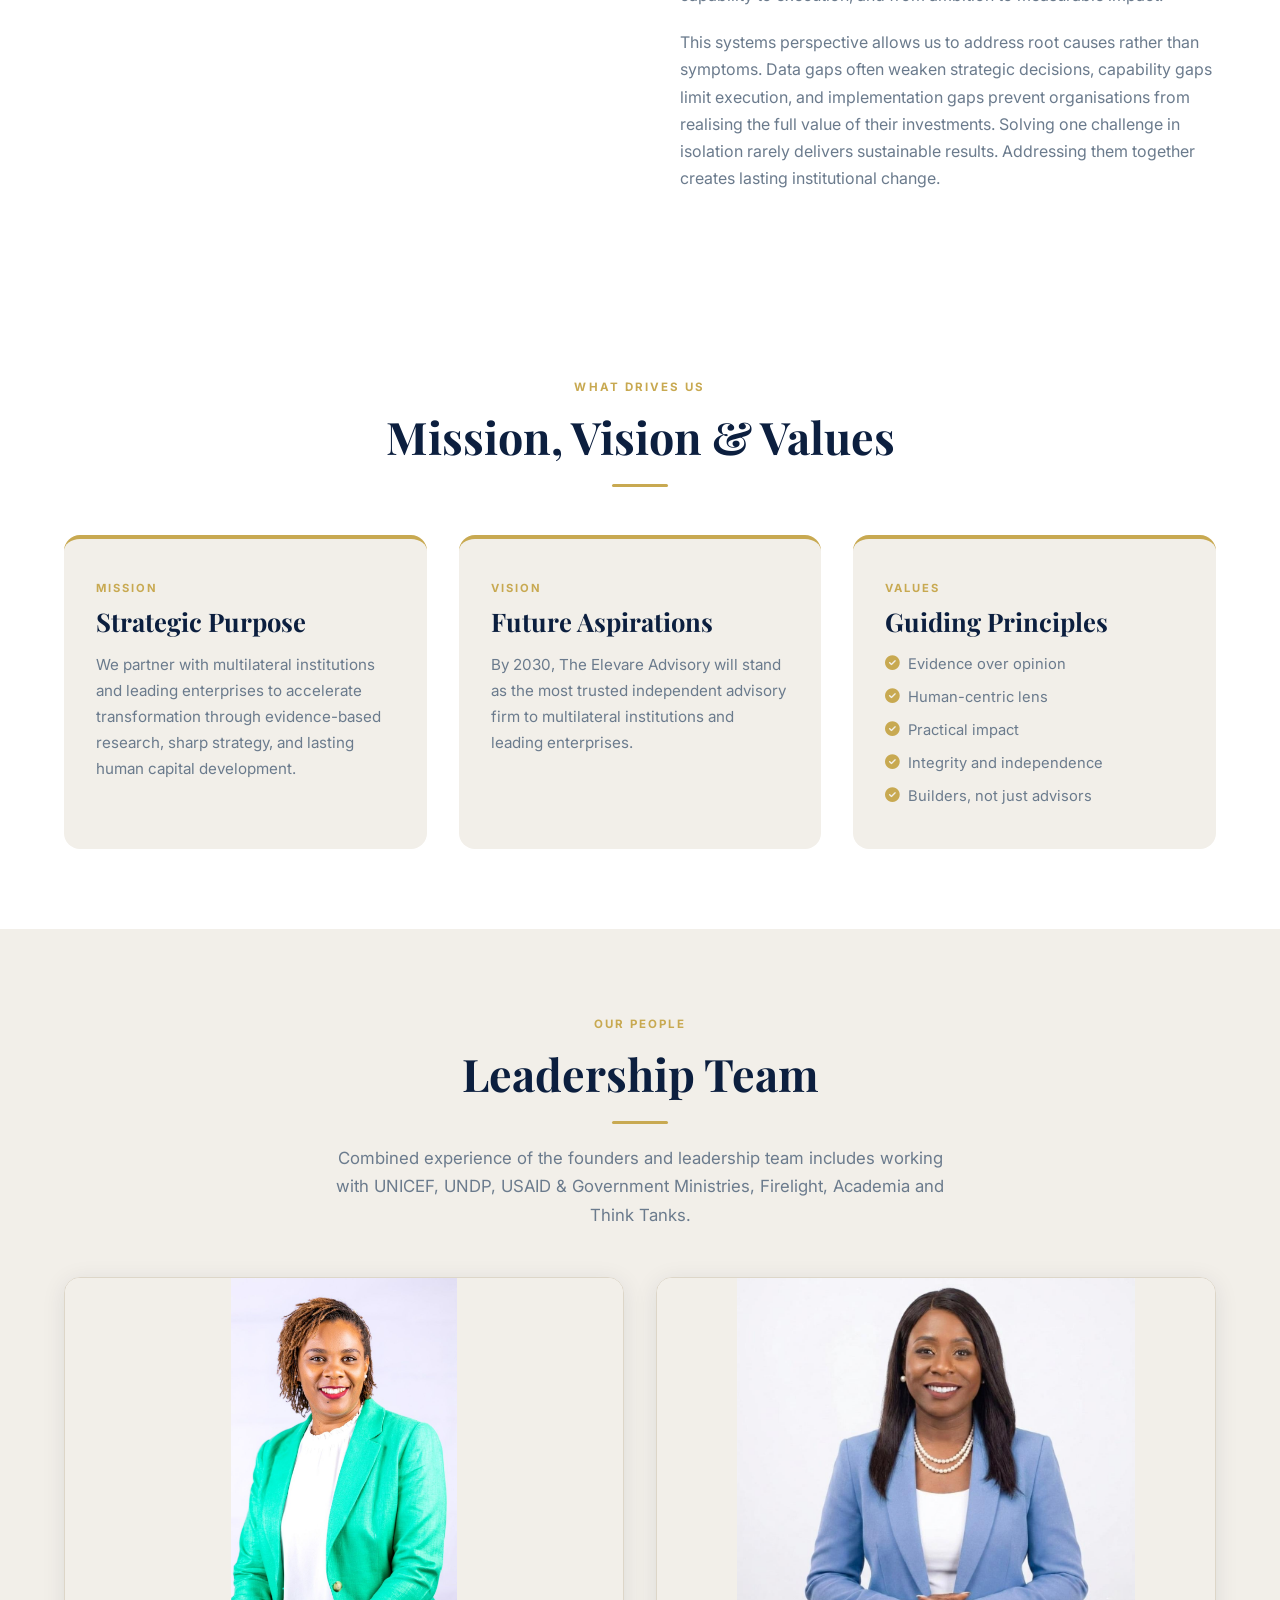
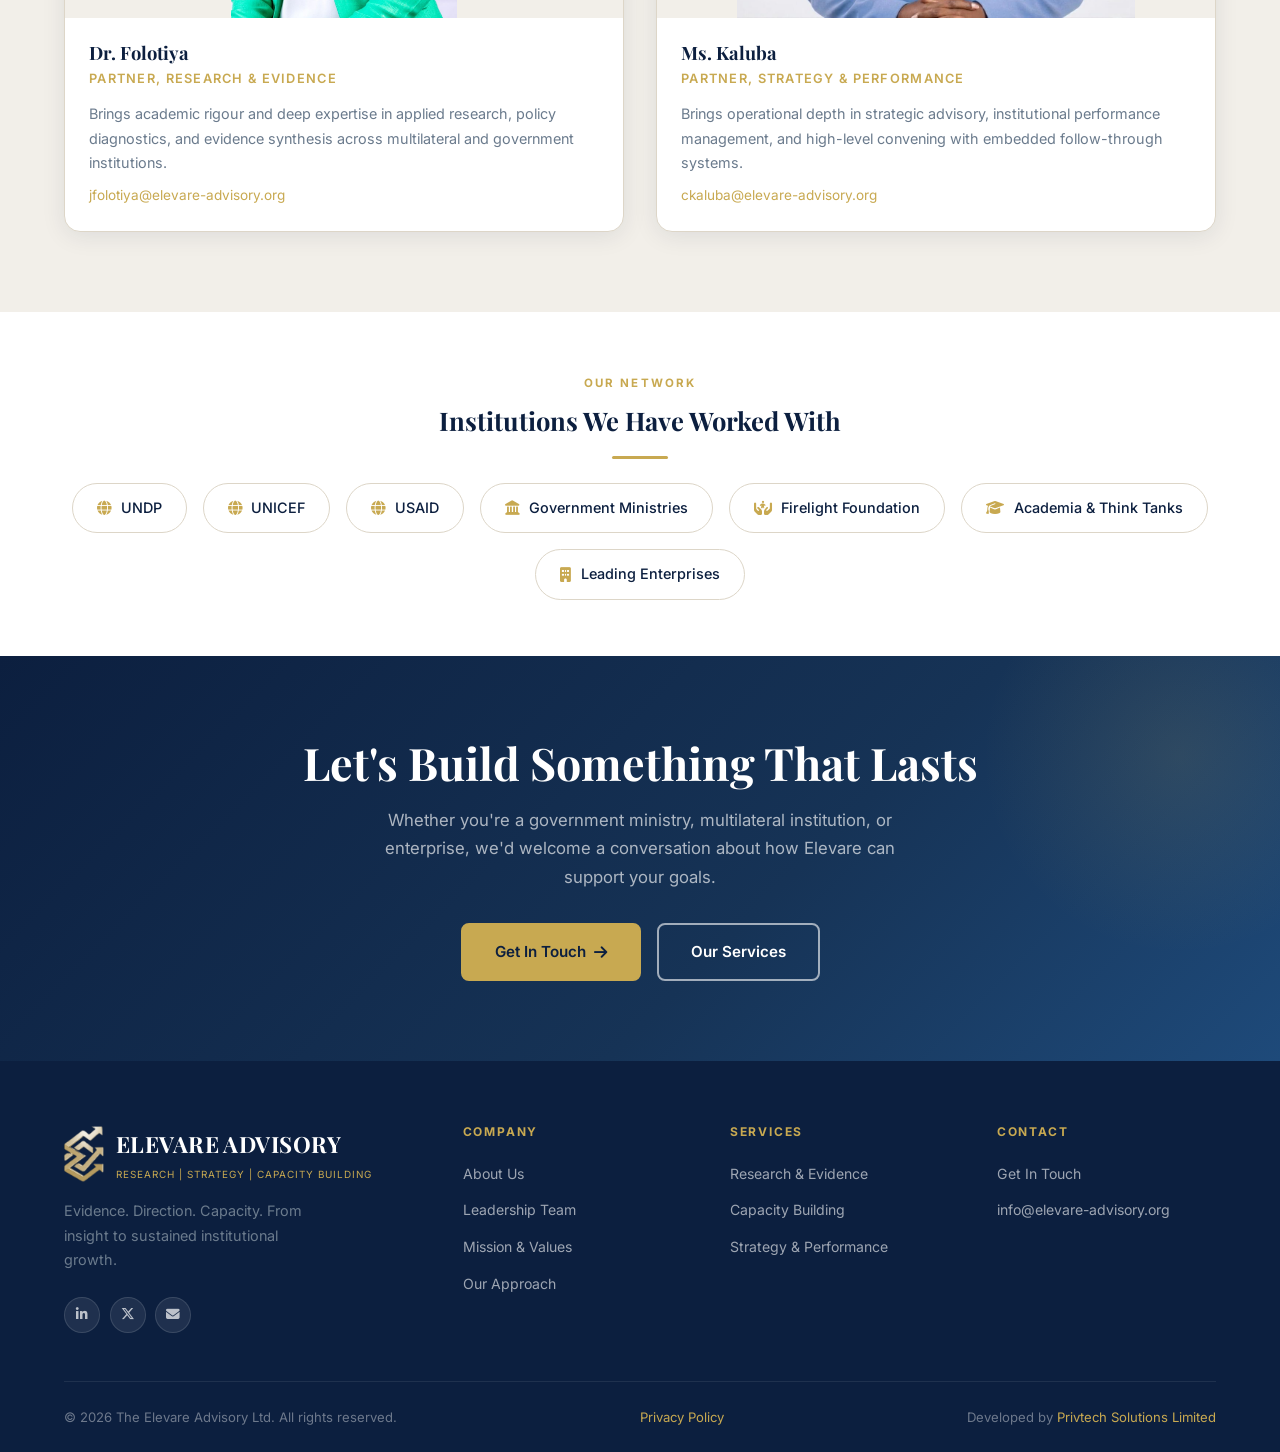
==== commit fd227b07: "Fix logo clarity, dashes, service links, missing slide, About copy, icons, and tagline - Rebuild nav" ====
--- a/about.html
+++ b/about.html
@@ -4,7 +4,7 @@
   <meta charset="UTF-8" />
   <meta name="viewport" content="width=device-width, initial-scale=1.0" />
   <title>About Us — The Elevare Advisory</title>
-  <meta name="description" content="Learn about The Elevare Advisory — a specialised consultancy delivering evidence-based research, strategy, and human capital development for institutions worldwide." />
+  <meta name="description" content="Learn about The Elevare Advisory, a specialised consultancy delivering evidence-based research, strategy, and human capital development for institutions worldwide." />
   <link rel="preconnect" href="https://fonts.googleapis.com" />
   <link rel="preconnect" href="https://fonts.gstatic.com" crossorigin />
   <link href="https://fonts.googleapis.com/css2?family=Playfair+Display:wght@400;500;600;700;800&family=Inter:wght@300;400;500;600;700&display=swap" rel="stylesheet" />
@@ -18,7 +18,11 @@
     <div class="container">
       <div class="nav-inner">
         <a href="index.html" class="nav-logo-wrap">
-          <img src="logo-light.png" alt="Elevare Advisory" class="nav-logo-img" />
+          <img src="logo-icon.png" alt="" class="nav-logo-icon" aria-hidden="true" />
+          <div class="nav-logo">
+            <span class="nav-logo-name">Elevare Advisory</span>
+            <span class="nav-logo-tag">Research | Strategy | Capacity Building</span>
+          </div>
         </a>
         <div class="nav-links">
           <a href="index.html">Home</a>
@@ -46,7 +50,7 @@
     <div class="container">
       <div class="breadcrumb"><a href="index.html">Home</a><span>/</span> About Us</div>
       <h1 class="page-hero-title">About The Elevare Advisory</h1>
-      <p class="page-hero-sub">A consultancy at the intersection of evidence, dialogue, and human capital, built to make institutions endure.</p>
+      <p class="page-hero-sub">A consultancy at the intersection of evidence, people, and strategy, built to make institutions endure.</p>
     </div>
   </section>
 
@@ -65,13 +69,27 @@
         </div>
         <div class="about-text reveal-right">
           <span class="section-label">Our Story</span>
-          <h2 class="section-title">Partnering with Leaders to Build Institutions That Endure</h2>
+          <h2 class="section-title">Why Elevare Advisory Exists</h2>
           <div class="gold-line"></div>
-          <p>There is a specific frustration that comes from working inside institutions that mean well.</p>
-          <p>You see the ambition and the resources. You watch decisions get made in the room, then lose momentum somewhere between the meeting and the actual work. That gap between what was agreed and what happened is something our founders encountered repeatedly across careers spanning multilateral institutions, governments, and academic bodies.</p>
-          <p>They came to this from the inside. From rooms where policy is shaped, research commissioned, programmes designed and then evaluated years later. And they kept finding the same thing: strong vision, weak execution infrastructure. Evidence that sat unused. Leaders with sound instincts but no architecture to turn alignment into movement. Workforces capable of more, not yet equipped for what was already being demanded of them.</p>
-          <p>Elevare was founded to work in that space. Not as another firm adding to the report pile, but as a partner that stays through the evidence, the strategy, the dialogue, and the harder work of making it land inside real institutions with real constraints.</p>
-          <p>We believe the question that matters is not what should be done. It is what actually gets done, and what it takes to get there. That is the work.</p>
+          <p>Institutions perform at their best when evidence informs decisions, people are equipped to deliver, and strategy is translated into consistent execution. That belief is what brought Elevare Advisory into existence.</p>
+          <p>Founded by professionals with strong backgrounds in research, organisational development, strategy, and institutional performance, Elevare was established to help organisations and people close the gap between what they know and what they are able to achieve.</p>
+          <p>Our work is grounded in a simple conviction: sustainable institutional performance is built on three interconnected foundations.</p>
+          <div class="foundations-list">
+            <div class="foundation-item">
+              <h4><i class="fa-solid fa-magnifying-glass-chart"></i> Evidence provides clarity</h4>
+              <p>High-quality research, data, and organisational insight enable leaders to make informed decisions, enhance policy, allocate resources effectively, and design interventions that respond to real needs rather than assumptions.</p>
+            </div>
+            <div class="foundation-item">
+              <h4><i class="fa-solid fa-users-gear"></i> People make transformation possible</h4>
+              <p>Institutional performance is ultimately the cumulative result of individual and collective performance. Even the most compelling strategy cannot succeed without capable leaders, engaged teams, and a culture that supports learning, adaptation, and execution.</p>
+            </div>
+            <div class="foundation-item">
+              <h4><i class="fa-solid fa-chess-king"></i> Strategy turns ambition into results</h4>
+              <p>A well-designed strategy provides direction, but its true value is realised only through disciplined implementation. Organisations need systems that align priorities, strengthen accountability, improve performance, and adapt to an increasingly dynamic operating environment.</p>
+            </div>
+          </div>
+          <p>Rather than treating these as separate disciplines, Elevare integrates them into one coherent approach. Through our three service pillars, Research and Evidence, Human Capital Development, and Strategy and Performance, we help organisations move from insight to action, from capability to execution, and from ambition to measurable impact.</p>
+          <p>This systems perspective allows us to address root causes rather than symptoms. Data gaps often weaken strategic decisions, capability gaps limit execution, and implementation gaps prevent organisations from realising the full value of their investments. Solving one challenge in isolation rarely delivers sustainable results. Addressing them together creates lasting institutional change.</p>
         </div>
       </div>
     </div>
@@ -125,7 +143,7 @@
           <img class="team-photo" src="dr-folotiya.jpeg" alt="Dr. Folotiya" />
           <div class="team-info">
             <h3>Dr. Folotiya</h3>
-            <div class="team-role">Partner — Research &amp; Evidence</div>
+            <div class="team-role">Partner, Research &amp; Evidence</div>
             <p>Brings academic rigour and deep expertise in applied research, policy diagnostics, and evidence synthesis across multilateral and government institutions.</p>
             <p style="margin-top:0.5rem;font-size:0.85rem;"><a href="mailto:jfolotiya@elevare-advisory.org" style="color:var(--gold);">jfolotiya@elevare-advisory.org</a></p>
           </div>
@@ -134,7 +152,7 @@
           <img class="team-photo" src="ms-kaluba.jpeg" alt="Ms. Kaluba" />
           <div class="team-info">
             <h3>Ms. Kaluba</h3>
-            <div class="team-role">Partner — Strategy &amp; Performance</div>
+            <div class="team-role">Partner, Strategy &amp; Performance</div>
             <p>Brings operational depth in strategic advisory, institutional performance management, and high-level convening with embedded follow-through systems.</p>
             <p style="margin-top:0.5rem;font-size:0.85rem;"><a href="mailto:ckaluba@elevare-advisory.org" style="color:var(--gold);">ckaluba@elevare-advisory.org</a></p>
           </div>
@@ -167,7 +185,7 @@
   <section class="cta-banner reveal">
     <div class="container">
       <h2>Let's Build Something That Lasts</h2>
-      <p>Whether you're a government ministry, multilateral institution, or enterprise — we'd welcome a conversation about how Elevare can support your goals.</p>
+      <p>Whether you're a government ministry, multilateral institution, or enterprise, we'd welcome a conversation about how Elevare can support your goals.</p>
       <div class="cta-actions">
         <a href="contact.html" class="btn btn-primary">Get In Touch <i class="fa-solid fa-arrow-right"></i></a>
         <a href="services.html" class="btn btn-outline">Our Services</a>
@@ -180,8 +198,14 @@
     <div class="container">
       <div class="footer-grid">
         <div class="footer-brand">
-          <img src="logo-light.png" alt="Elevare Advisory" class="footer-logo-img" />
-          <p class="footer-tagline">Evidence. Dialogue. Leadership. From insight to sustained institutional growth.</p>
+          <div class="footer-logo">
+            <img src="logo-icon.png" alt="" class="footer-logo-icon" aria-hidden="true" />
+            <div>
+              <span class="footer-logo-name">Elevare Advisory</span>
+              <span class="footer-logo-tag">Research | Strategy | Capacity Building</span>
+            </div>
+          </div>
+          <p class="footer-tagline">Evidence. Direction. Capacity. From insight to sustained institutional growth.</p>
           <div class="footer-social">
             <a href="#" class="social-btn" aria-label="LinkedIn"><i class="fa-brands fa-linkedin-in"></i></a>
             <a href="#" class="social-btn" aria-label="Twitter/X"><i class="fa-brands fa-x-twitter"></i></a>
--- a/css/style.css
+++ b/css/style.css
@@ -91,18 +91,19 @@
 
 /* ── Logo ── */
 .nav-logo-wrap {
-  display: block;
+  display: flex;
+  align-items: center;
+  gap: 0.6rem;
   padding: 4px 10px;
-  line-height: 0;
   transition: var(--transition);
   flex-shrink: 0;
 }
 .nav-logo-wrap:hover { opacity: 0.85; }
-.nav-logo-img { height: 38px; width: auto; display: block; }
-.footer-logo-img {
-  height: 52px; width: auto;
-  display: block; margin-bottom: 1rem;
-}
+.nav-logo-icon { height: 46px; width: auto; display: block; flex-shrink: 0; }
+.footer-logo {
+  display: flex; align-items: center; gap: 0.75rem; margin-bottom: 1rem;
+}
+.footer-logo-icon { height: 56px; width: auto; display: block; flex-shrink: 0; }
 
 /* ── Navigation ── */
 .navbar {
@@ -124,12 +125,13 @@
 .nav-logo-name {
   font-family: 'Playfair Display', serif;
   font-size: 1.45rem; font-weight: 700;
-  color: var(--white); letter-spacing: 0.01em;
+  text-transform: uppercase;
+  color: var(--white); letter-spacing: 0.02em;
 }
 .nav-logo-tag {
   font-size: 0.6rem; font-weight: 600;
-  letter-spacing: 0.22em; text-transform: uppercase;
-  color: var(--gold); margin-top: 1px;
+  letter-spacing: 0.1em; text-transform: uppercase;
+  color: var(--gold); margin-top: 3px;
 }
 .nav-links {
   display: flex; align-items: center; gap: 0.25rem;
@@ -313,6 +315,12 @@
   border-radius: 0 var(--radius) var(--radius) 0;
   font-style: italic; color: var(--navy); font-size: 1.05rem;
 }
+.foundations-list { margin: 0.5rem 0 1.75rem; padding-left: 1.25rem; border-left: 3px solid var(--border); }
+.foundation-item { margin-bottom: 1.5rem; }
+.foundation-item:last-child { margin-bottom: 0; }
+.foundation-item h4 { display: flex; align-items: center; gap: 0.6rem; color: var(--navy); margin-bottom: 0.4rem; }
+.foundation-item h4 i { color: var(--gold); font-size: 0.9rem; }
+.foundation-item p { margin-bottom: 0; font-size: 0.95rem; }
 
 /* ── Services ── */
 .services-section { background: var(--light); }
@@ -514,14 +522,14 @@
 .footer { background: var(--navy); color: rgba(255,255,255,0.7); padding: 4rem 0 0; }
 .footer-grid { display: grid; grid-template-columns: 1.6fr 1fr 1fr 1fr; gap: 3rem; padding-bottom: 3rem; }
 .footer-brand { }
-.footer-logo-name { font-family: 'Playfair Display', serif; font-size: 1.4rem; color: var(--white); }
-.footer-logo-tag  { font-size: 0.6rem; letter-spacing: 0.22em; text-transform: uppercase; color: var(--gold); }
+.footer-logo-name { font-family: 'Playfair Display', serif; font-size: 1.4rem; font-weight: 700; text-transform: uppercase; letter-spacing: 0.02em; color: var(--white); }
+.footer-logo-tag  { font-size: 0.62rem; letter-spacing: 0.1em; text-transform: uppercase; color: var(--gold); margin-top: 3px; display: block; }
 .footer-tagline   { margin-top: 1rem; font-size: 0.9rem; max-width: 260px; }
 .footer-col h5 { font-family: 'Inter', sans-serif; font-size: 0.75rem; font-weight: 700; letter-spacing: 0.15em; text-transform: uppercase; color: var(--gold); margin-bottom: 1.25rem; }
 .footer-col ul li { margin-bottom: 0.6rem; }
 .footer-col ul li a { font-size: 0.88rem; color: rgba(255,255,255,0.6); transition: color var(--transition); }
 .footer-col ul li a:hover { color: var(--gold); }
-.footer-social { display: flex; gap: 0.6rem; margin-top: 1.5rem; }
+.footer-social { display: flex; flex-wrap: wrap; margin-top: 1.5rem; }
 .social-btn {
   width: 36px; height: 36px; border-radius: 50%;
   background: rgba(255,255,255,0.08);
@@ -529,7 +537,10 @@
   display: flex; align-items: center; justify-content: center;
   color: rgba(255,255,255,0.7); font-size: 0.85rem;
   transition: var(--transition);
-}
+  flex-shrink: 0;
+  margin-right: 0.6rem;
+}
+.social-btn:last-child { margin-right: 0; }
 .social-btn:hover { background: var(--gold); border-color: var(--gold); color: var(--navy); }
 .footer-bottom {
   border-top: 1px solid rgba(255,255,255,0.08);
@@ -594,6 +605,9 @@
   .footer-bottom { flex-direction: column; text-align: center; }
   .approach-steps::before { display: none; }
   .slide-arrows { display: none; }
+  .nav-logo-icon { height: 36px; }
+  .nav-logo-name { font-size: 1.15rem; }
+  .nav-logo-tag { font-size: 0.5rem; letter-spacing: 0.06em; }
 }
 @media (max-width: 480px) {
   .grid-4 { grid-template-columns: 1fr; }
